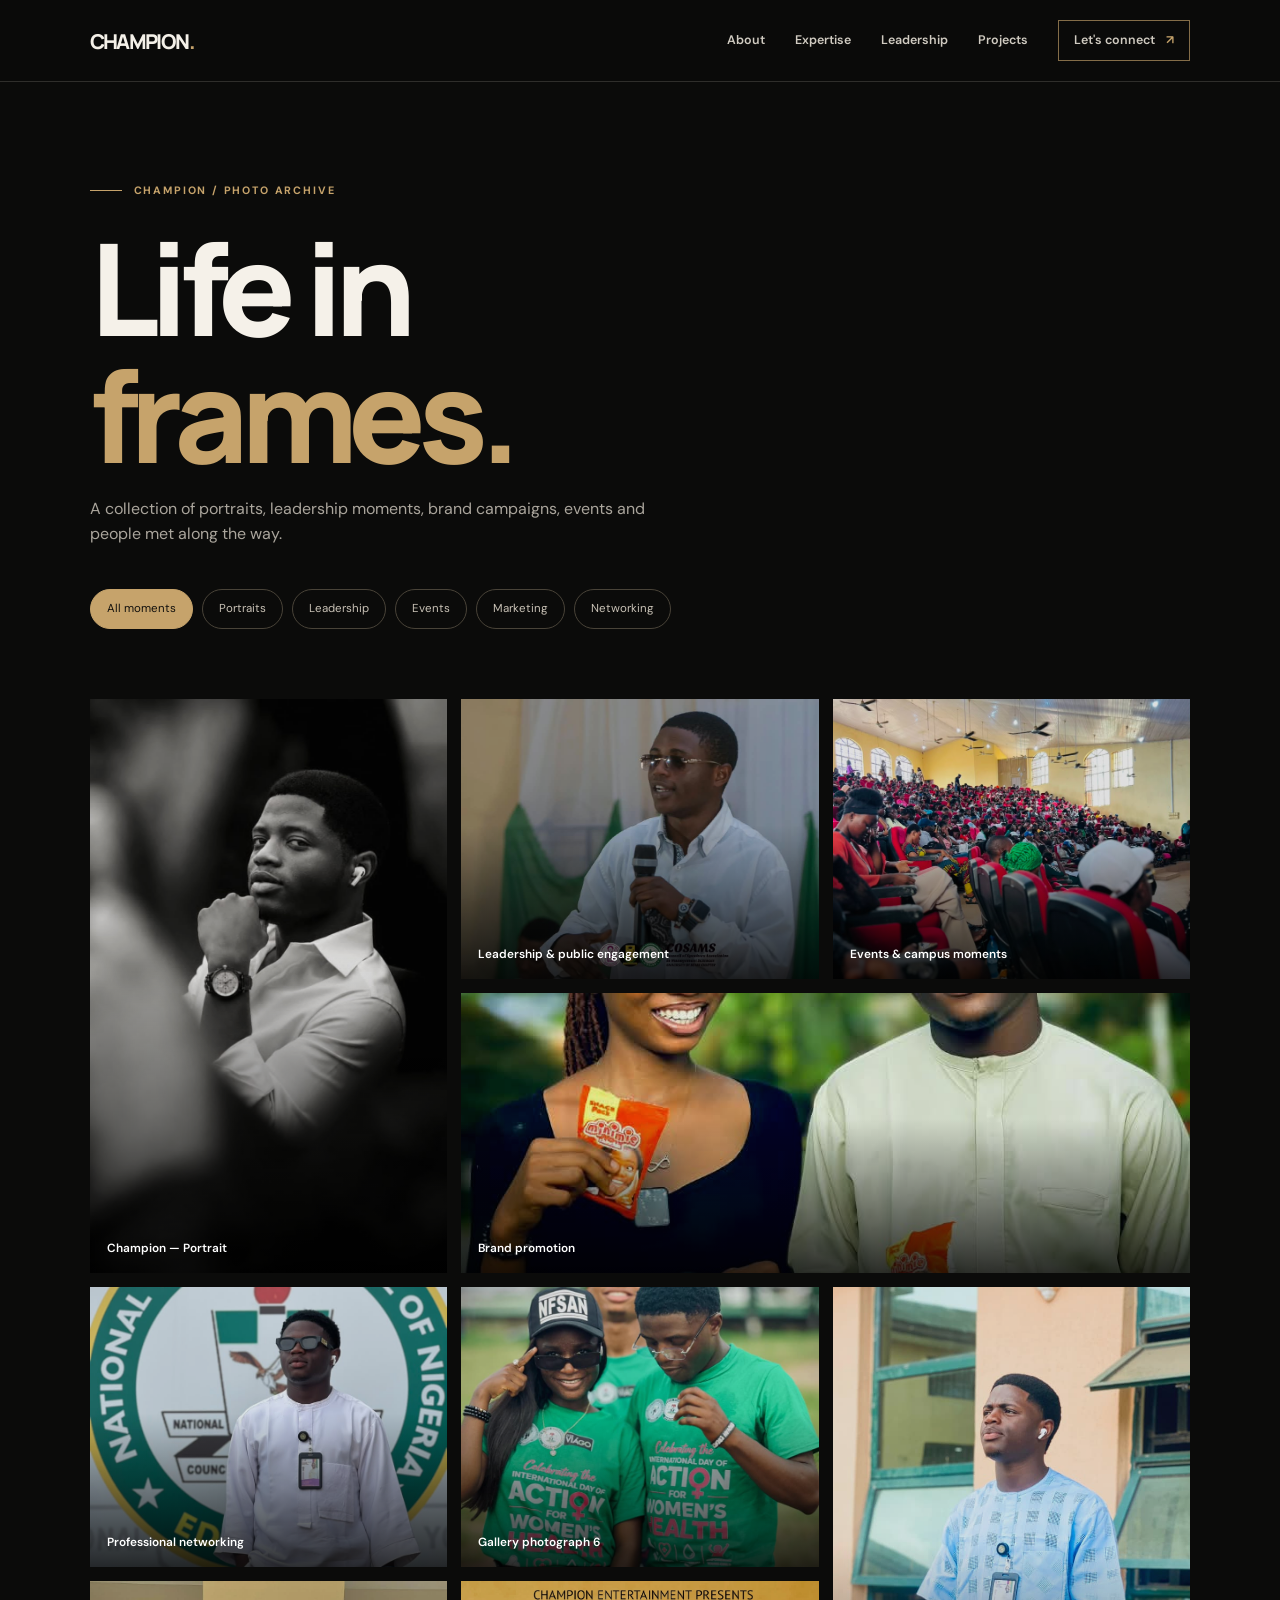
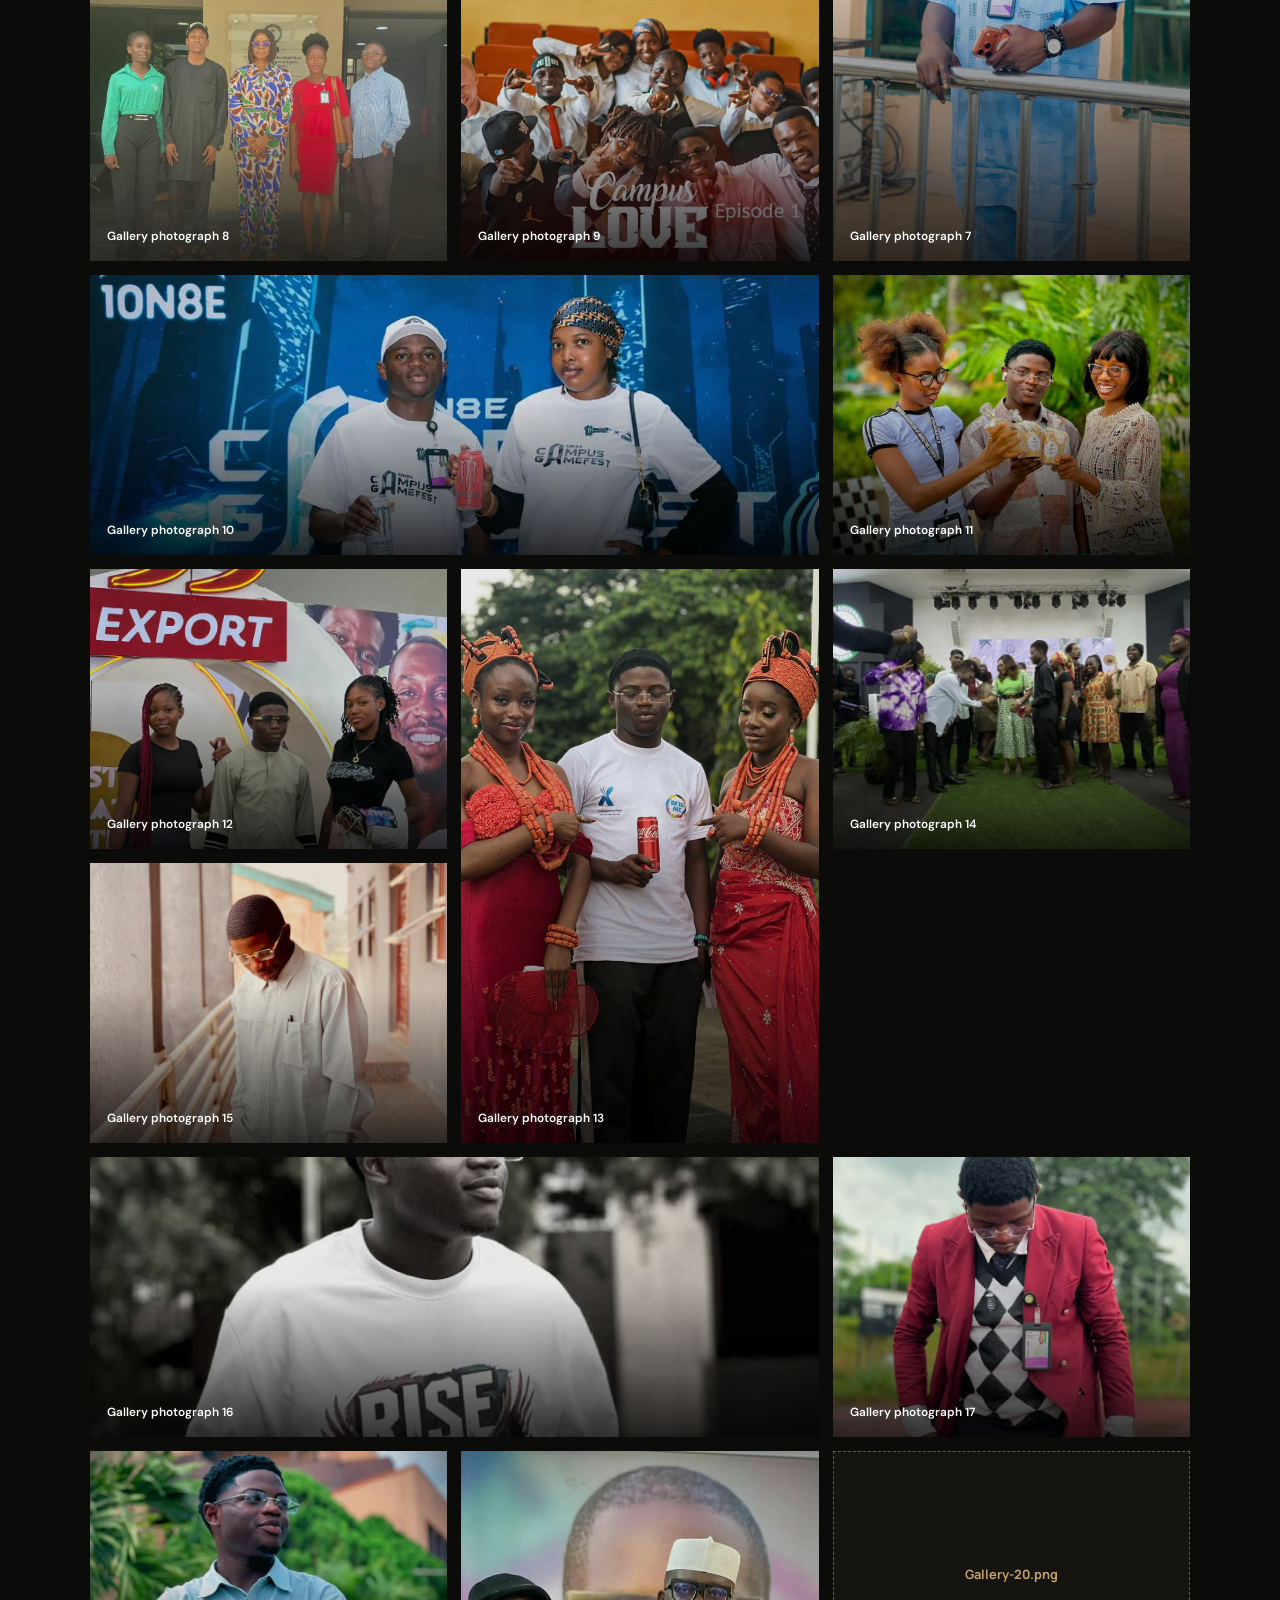
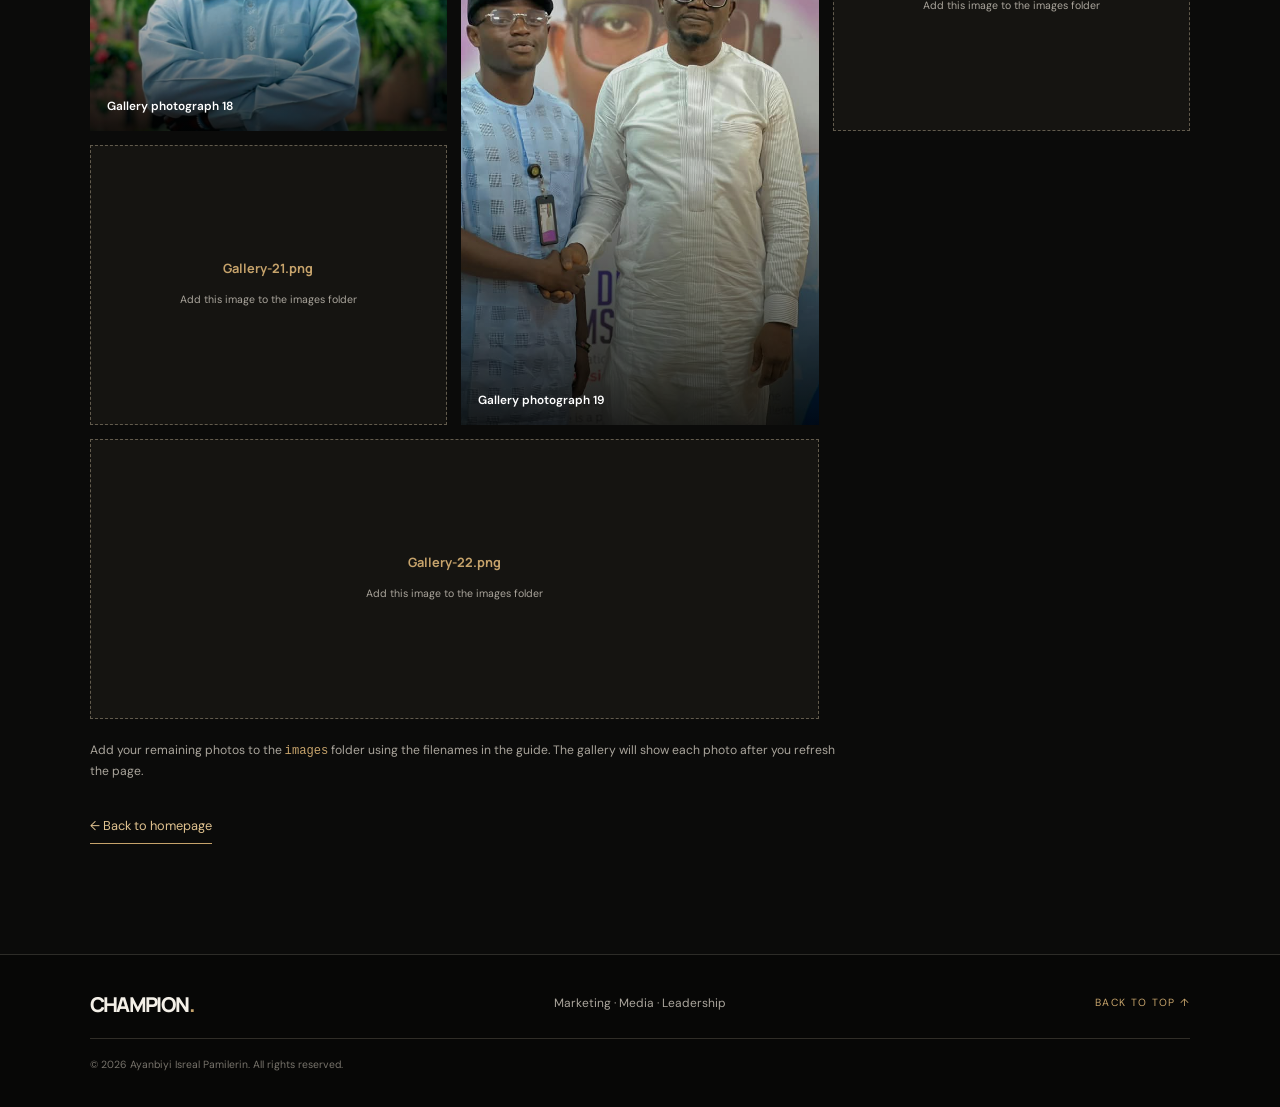
==== gallery.html @ da71a672 "update" ====
<!DOCTYPE html>

<html lang="en">

<head>

  <meta charset="UTF-8">

  <meta name="viewport" content="width=device-width, initial-scale=1.0">

  <meta name="description" content="Photo gallery of Champion — portraits, leadership, networking, events and marketing.">

  <meta name="theme-color" content="#0b0b0a">

  <title>Gallery — Champion</title>

  <link rel="preconnect" href="https://fonts.googleapis.com">

  <link rel="preconnect" href="https://fonts.gstatic.com" crossorigin>

  <link href="https://fonts.googleapis.com/css2?family=DM+Sans:wght@400;500;600;700&family=Manrope:wght@400;500;600;700;800&display=swap" rel="stylesheet">

  <link rel="stylesheet" href="style.css">

</head>

<body class="dark-site gallery-page">

<header class="site-header">

  <a class="brand" href="index.html">

    CHAMPION<span>.</span>

  </a>

  <button class="menu-toggle" id="menuToggle" aria-label="Open navigation" aria-expanded="false">

    <span></span><span></span>

  </button>

  <nav class="nav" id="nav">

    <a href="index.html#about">About</a>

    <a href="index.html#work">Expertise</a>

    <a href="index.html#leadership">Leadership</a>

    <a href="index.html#projects">Projects</a>

    <a class="nav-contact" href="index.html#contact">

      Let's connect <span>↗</span>

    </a>

  </nav>

</header>

<main>

  <section class="gallery-hero section-shell">

    <p class="eyebrow">

      <span class="eyebrow-line"></span>

      CHAMPION / PHOTO ARCHIVE

    </p>

    <h1>

      Life in<br>

      <span>frames.</span>

    </h1>

    <p>

      A collection of portraits, leadership moments,

      brand campaigns, events and people met along the way.

    </p>

    <div class="gallery-filters" role="group" aria-label="Filter gallery">

      <button class="filter-btn active" data-filter="all">

        All moments

      </button>

      <button class="filter-btn" data-filter="portrait">

        Portraits

      </button>

      <button class="filter-btn" data-filter="leadership">

        Leadership

      </button>

      <button class="filter-btn" data-filter="events">

        Events

      </button>

      <button class="filter-btn" data-filter="marketing">

        Marketing

      </button>

      <button class="filter-btn" data-filter="networking">

        Networking

      </button>

    </div>

  </section>

  <section class="section-shell gallery-main">

    <div class="gallery-grid gallery-page-grid"

         id="galleryGrid"

         aria-live="polite">

    </div>

    <p class="gallery-help">

      Add your remaining photos to the <code>images</code> folder

      using the filenames in the guide. The gallery will show

      each photo after you refresh the page.

    </p>

    <a href="index.html" class="back-home">

      ← Back to homepage

    </a>

  </section>

</main>

<footer class="footer">

  <a class="brand" href="index.html">

    CHAMPION<span>.</span>

  </a>

  <p>Marketing · Media · Leadership</p>

  <a href="#" class="back-top">

    BACK TO TOP ↑

  </a>

  <small>

    © <span id="year"></span> Ayanbiyi Isreal Pamilerin. All rights reserved.

  </small>

</footer>

<div class="lightbox" id="lightbox" aria-hidden="true">

  <button class="lightbox-close" id="lightboxClose" aria-label="Close image">

    ×

  </button>

  <button class="lightbox-prev" id="lightboxPrev" aria-label="Previous image">

    ←

  </button>

  <img id="lightboxImage" src="" alt="">

  <button class="lightbox-next" id="lightboxNext" aria-label="Next image">

    →

  </button>

  <p id="lightboxCaption"></p>

</div>

<script src="gallery.js"></script>

</body>

</html>
---- style.css ----
* {

  box-sizing: border-box;

  margin: 0;

  padding: 0;

}

:root {

  --bg: #0b0b0a;

  --panel: #121210;

  --paper: #f1eee7;

  --gold: #c6a36b;

  --gold2: #e0c28f;

  --muted: #a39e93;

  --line: rgba(239,232,218,.16);

  --ink: #10100f;

}

html {

  scroll-behavior: smooth;

  scroll-padding-top: 90px;

}

body {

  font-family: "DM Sans", sans-serif;

  background: var(--paper);

  color: var(--ink);

  line-height: 1.6;

}

body.dark-site {

  background: var(--bg);

  color: var(--paper);

}

a {

  color: inherit;

  text-decoration: none;

}

img {

  display: block;

  width: 100%;

  height: 100%;

  object-fit: cover;

}

button {

  font: inherit;

}

.page-progress {

  position: fixed;

  top: 0;

  left: 0;

  width: 0;

  height: 3px;

  background: var(--gold);

  z-index: 1000;

}

.site-header {

  height: 82px;

  padding: 0 7vw;

  display: flex;

  align-items: center;

  justify-content: space-between;

  border-bottom: 1px solid var(--line);

  position: sticky;

  top: 0;

  background: rgba(11,11,10,.92);

  backdrop-filter: blur(14px);

  z-index: 100;

}

.brand {

  font: 800 1.28rem Manrope,sans-serif;

  letter-spacing: -.08em;

  color: #f4f0e8;

}

.brand span {

  color: var(--gold);

}

.nav {

  display: flex;

  align-items: center;

  gap: 30px;

  font-size: .78rem;

  font-weight: 600;

  color: #d0cbc1;

}

.nav a {

  transition: color .2s;

}

.nav a:hover,

.text-link:hover {

  color: var(--gold2);

}

.nav-contact {

  border: 1px solid rgba(198,163,107,.65);

  padding: 10px 15px;

}

.nav-contact span {

  color: var(--gold);

  margin-left: 8px;

}

.menu-toggle {

  display: none;

  background: none;

  border: 0;

}

.section-shell {

  width: min(1180px,86%);

  margin: auto;

}

.eyebrow {

  font-size: .67rem;

  font-weight: 700;

  letter-spacing: .17em;

  color: var(--gold);

  display: flex;

  align-items: center;

  gap: 12px;

}

.eyebrow-line {

  width: 32px;

  height: 1px;

  background: var(--gold);

}

.hero {

  min-height: 690px;

  display: grid;

  grid-template-columns: 1.02fr .98fr;

  align-items: center;

  gap: 7%;

  padding-top: 70px;

  padding-bottom: 95px;

  position: relative;

}

.hero-kicker {

  font-size: 1.05rem;

  margin-top: 48px;

  color: #aaa59b;

}

h1,

h2,

h3 {

  font-family: Manrope,sans-serif;

  letter-spacing: -.065em;

  line-height: .99;

}

h1 {

  font-size: clamp(4.4rem,8.4vw,8rem);

  font-weight: 800;

  margin: 10px 0 12px;

  color: #f5f1e9;

}

.hero h1 span {

  color: var(--gold);

}

.known-as {

  font-size: .64rem;

  letter-spacing: .16em;

  color: #9c978d;

  margin: 0 0 23px;

}

.known-as strong {

  color: var(--gold2);

  font-weight: 700;

}

.hero-description {

  font-size: 1.08rem;

  color: #c1bcb2;

  max-width: 430px;

}

.hero-actions {

  display: flex;

  align-items: center;

  gap: 25px;

  margin-top: 32px;

}

.button {

  display: inline-flex;

  align-items: center;

  gap: 28px;

  padding: 15px 19px;

  font-size: .8rem;

  font-weight: 700;

}

.button-gold {

  background: var(--gold);

  color: #15130f;

}

.button-gold:hover {

  background: var(--gold2);

}

.button-gold span {

  font-size: 1rem;

}

.text-link {

  font-size: .78rem;

  font-weight: 700;

  border-bottom: 1px solid var(--gold);

  padding-bottom: 5px;

  color: #eee8dc;

  transition: color .2s;

}

.text-link span {

  margin-left: 9px;

  color: var(--gold);

}

.hero-meta {

  display: flex;

  gap: 25px;

  margin-top: 58px;

  color: #817c72;

  font-size: .58rem;

  letter-spacing: .13em;

}

.hero-visual {

  height: 535px;

  position: relative;

  padding: 0 24px 24px 0;

}

.hero-photo-wrap {

  height: 100%;

  position: relative;

  background: #222;

  overflow: hidden;

}

.hero-photo {

  filter: grayscale(100%);

  transition: transform .8s;

}

.hero-photo-wrap:hover .hero-photo {

  transform: scale(1.035);

}

.hero-photo-wrap:after {

  content: "";

  position: absolute;

  inset: 0;

  background: linear-gradient(0deg,rgba(0,0,0,.36),transparent 45%);

}

.photo-index {

  position: absolute;

  bottom: 22px;

  left: 24px;

  color: white;

  z-index: 1;

  font-size: .7rem;

  letter-spacing: .14em;

}

.photo-index span {

  color: var(--gold);

  padding: 0 8px;

}

.hero-frame {

  position: absolute;

  right: 0;

  bottom: 0;

  width: 65%;

  height: 72%;

  border: 1px solid var(--gold);

  z-index: -1;

}

.hero-stamp {

  position: absolute;

  right: -30px;

  top: 35px;

  background: var(--gold);

  width: 100px;

  height: 100px;

  border-radius: 50%;

  display: grid;

  place-content: center;

  text-align: center;

  color: #16130e;

  font-size: .58rem;

  font-weight: 800;

  line-height: 1.25;

  transform: rotate(10deg);

}

.hero-stamp b {

  font-size: 1.3rem;

}

.hero-scroll {

  position: absolute;

  bottom: 26px;

  left: 0;

  font-size: .6rem;

  letter-spacing: .16em;

  color: #817c72;

}

.hero-scroll span {

  color: var(--gold);

  padding-left: 12px;

}

.intro-band {

  background: #171612;

  padding: 70px 0;

  border-top: 1px solid var(--line);

  border-bottom: 1px solid var(--line);

}

.intro-inner {

  display: grid;

  grid-template-columns: 220px 1fr;

  gap: 7%;

  align-items: start;

}

.intro-inner>p {

  font: 600 clamp(1.6rem,3.1vw,2.8rem)/1.28 Manrope;

  letter-spacing: -.05em;

  max-width: 850px;

  color: #f1eee7;

}

.intro-inner em {

  font-style: normal;

  color: var(--gold);

}

.section {

  padding-top: 125px;

  padding-bottom: 125px;

}

.section-heading {

  display: flex;

  justify-content: space-between;

  align-items: end;

  gap: 30px;

  margin-bottom: 58px;

}

.section-heading h2,

.skill-title h2 {

  font-size: clamp(3rem,5.8vw,5.6rem);

  margin-top: 18px;

  color: #f2eee6;

}

.heading-note {

  max-width: 260px;

  color: #9d988e;

  font-size: .9rem;

  padding-bottom: 7px;

}

.about-grid {

  display: grid;

  grid-template-columns: .82fr 1.18fr;

  gap: 9%;

  align-items: center;

}

.about-photo {

  height: 470px;

  overflow: hidden;

  background: #222;

}

.about-photo img {

  object-position: center 35%;

}

.about-copy {

  max-width: 560px;

}

.large-copy {

  font: 600 clamp(1.55rem,2.8vw,2.4rem)/1.25 Manrope;

  letter-spacing: -.05em;

  margin-bottom: 22px;

  color: #f2eee6;

}

.large-copy strong {

  color: var(--gold2);

}

.about-copy>p:not(.large-copy) {

  color: #aaa59b;

  margin-bottom: 16px;

  font-size: .94rem;

}

.about-facts {

  display: flex;

  gap: 35px;

  border-top: 1px solid var(--line);

  margin-top: 34px;

  padding-top: 22px;

}

.about-facts div {

  display: grid;

  gap: 3px;

}

.about-facts strong {

  font: 800 .95rem Manrope;

  color: #f1eee7;

}

.about-facts span {

  font-size: .7rem;

  color: #8e897f;

}

.dark-section {

  background: #121210;

  border-top: 1px solid var(--line);

  border-bottom: 1px solid var(--line);

}

.dark-section .section {

  padding-top: 115px;

  padding-bottom: 120px;

}

.light .heading-note {

  color: #aaa59c;

}

.light h2 span {

  color: var(--gold);

}

.services-grid {

  display: grid;

  grid-template-columns: repeat(4,1fr);

  border-top: 1px solid #39362f;

  border-bottom: 1px solid #39362f;

}

.service-card {

  min-height: 280px;

  padding: 25px 22px 30px 0;

  border-right: 1px solid #39362f;

  position: relative;

}

.service-card+.service-card {

  padding-left: 22px;

}

.service-card:last-child {

  border-right: 0;

}

.service-number {

  font-size: .65rem;

  color: var(--gold);

  letter-spacing: .1em;

}

.service-icon {

  font-size: 1.8rem;

  color: var(--gold);

  margin: 38px 0 25px;

}

.service-card h3 {

  font-size: 1.3rem;

  letter-spacing: -.04em;

  margin-bottom: 13px;

  color: #f1eee7;

}

.service-card p {

  font-size: .8rem;

  color: #aaa59c;

  max-width: 220px;

}

.leadership-grid {

  display: grid;

  grid-template-columns: 1fr 1fr;

  gap: 8%;

  align-items: center;

}

.leadership-image {

  height: 530px;

  position: relative;

  background: #222;

}

.image-caption {

  position: absolute;

  bottom: 15px;

  left: 15px;

  background: rgba(11,11,10,.86);

  color: white;

  padding: 9px 13px;

  font-size: .68rem;

}

.leadership-text {

  position: relative;

  padding: 30px 0;

}

.outline-number {

  position: absolute;

  right: 0;

  top: -55px;

  font: 800 8rem Manrope;

  color: rgba(198,163,107,.12);

  letter-spacing: -.1em;

}

.leadership-text h3 {

  font-size: clamp(2rem,3.6vw,3.5rem);

  margin: 20px 0;

  color: #f1eee7;

}

.leadership-text>p:not(.eyebrow) {

  color: #aaa59c;

  max-width: 430px;

  margin-bottom: 30px;

}

.role-line {

  border-top: 1px solid var(--line);

  padding: 15px 0;

  display: flex;

  justify-content: space-between;

  gap: 15px;

  font-size: .78rem;

}

.role-line span {

  color: var(--gold);

  font-size: .64rem;

  letter-spacing: .1em;

}

.role-line strong {

  text-align: right;

  color: #e9e4da;

}

.leadership-text .text-link {

  display: inline-block;

  margin-top: 25px;

}

.network-strip {

  margin-top: 90px;

  background: #191713;

  display: grid;

  grid-template-columns: 260px 1fr 75px;

  align-items: center;

  gap: 35px;

  padding: 22px;

  border: 1px solid #393329;

}

.network-strip>img {

  height: 180px;

}

.network-strip h3 {

  font-size: clamp(1.5rem,2.5vw,2.3rem);

  max-width: 520px;

  margin: 12px 0;

  color: #f1eee7;

}

.network-strip p:last-child {

  font-size: .82rem;

  color: #aaa59c;

}

.round-arrow {

  width: 52px;

  height: 52px;

  border: 1px solid var(--gold);

  border-radius: 50%;

  display: grid;

  place-items: center;

  font-size: 1.3rem;

  color: var(--gold);

}

.projects-section {

  background: #151411;

  border-top: 1px solid var(--line);

  border-bottom: 1px solid var(--line);

}

.project-list {

  border-top: 1px solid #39362f;

}

.project-row {

  display: grid;

  grid-template-columns: 130px 1fr 90px;

  align-items: center;

  gap: 20px;

  padding: 27px 0;

  border-bottom: 1px solid #39362f;

}

.project-type {

  font-size: .63rem;

  letter-spacing: .14em;

  color: var(--gold);

  font-weight: 700;

}

.project-row h3 {

  font-size: clamp(1.25rem,2.2vw,1.8rem);

  letter-spacing: -.045em;

  color: #f1eee7;

}

.project-row p {

  font-size: .8rem;

  color: #aaa59c;

  margin-top: 8px;

}

.project-year {

  text-align: right;

  font: 700 .8rem Manrope;

  color: var(--gold);

}

.fine-print {

  font-size: .68rem;

  color: #817c72;

  margin-top: 15px;

}

.skill-band {

  padding-top: 105px;

  padding-bottom: 115px;

  display: grid;

  grid-template-columns: .8fr 1.2fr;

  gap: 8%;

  align-items: center;

}

.skill-title h2 {

  font-size: clamp(3rem,5vw,4.8rem);

}

.skill-cloud {

  display: flex;

  flex-wrap: wrap;

  gap: 10px;

}

.skill-cloud span {

  border: 1px solid #474136;

  border-radius: 99px;

  padding: 11px 16px;

  font-size: .77rem;

  color: #d2cabe;

}

.gallery-teaser {

  padding: 95px 0 110px;

  background: #171612;

  border-top: 1px solid var(--line);

}

.teaser-inner {

  display: flex;

  justify-content: space-between;

  align-items: end;

  gap: 30px;

}

.teaser-inner h2 {

  font-size: clamp(3.2rem,6vw,5.5rem);

  margin-top: 18px;

  color: #f1eee7;

}

.teaser-inner h2 span {

  color: var(--gold);

}

.teaser-right {

  max-width: 330px;

}

.teaser-right p {

  color: #aaa59c;

  font-size: .9rem;

  margin-bottom: 22px;

}

.teaser-images {

  display: grid;

  grid-template-columns: 1.1fr .9fr .9fr;

  gap: 14px;

  margin-top: 45px;

}

.teaser-images a {

  height: 250px;

  overflow: hidden;

}

.teaser-images img {

  transition: transform .6s;

  filter: saturate(.8);

}

.teaser-images a:hover img {

  transform: scale(1.04);

}

.contact-section {

  padding-top: 120px;

  padding-bottom: 110px;

}

.contact-top h2 {

  font-size: clamp(3.2rem,7vw,6.6rem);

  margin-top: 22px;

  color: #f1eee7;

}

.contact-top h2 span {

  color: var(--gold);

}

.contact-bottom {

  display: grid;

  grid-template-columns: 1fr 1fr;

  gap: 10%;

  border-top: 1px solid var(--line);

  margin-top: 60px;

  padding-top: 28px;

}

.contact-bottom>p {

  max-width: 350px;

  color: #aaa59c;

}

.contact-links {

  display: grid;

  gap: 14px;

}

.contact-links>a {

  font: 600 clamp(.95rem,1.8vw,1.3rem) Manrope;

  border-bottom: 1px solid var(--line);

  padding-bottom: 12px;

  color: #f1eee7;

}

.contact-links>a span {

  float: right;

  color: var(--gold);

}

.social-note {

  font-size: .78rem;

  color: #aaa59c;

}

.social-note strong {

  color: var(--gold2);

}

.footer {

  background: #070706;

  color: #f4f2ed;

  padding: 35px 7vw;

  display: grid;

  grid-template-columns: 1fr 1fr 1fr;

  align-items: center;

  gap: 20px;

  border-top: 1px solid var(--line);

}

.footer>p {

  font-size: .75rem;

  color: #aaa59c;

  text-align: center;

}

.back-top {

  text-align: right;

  font-size: .65rem;

  letter-spacing: .13em;

  color: var(--gold);

}

.footer small {

  grid-column: 1/-1;

  color: #77736b;

  font-size: .65rem;

  border-top: 1px solid #302d27;

  padding-top: 18px;

}

/* Scroll reveal */

.reveal {

  opacity: 0;

  transform: translateY(24px);

  transition: opacity .7s ease,transform .7s ease;

}

.reveal.visible {

  opacity: 1;

  transform: translateY(0);

}

/* Gallery page */

.gallery-hero {

  padding-top: 100px;

  padding-bottom: 35px;

}

.gallery-hero h1 {

  font-size: clamp(4.5rem,10vw,8.5rem);

  margin: 25px 0 18px;

}

.gallery-hero h1 span {

  color: var(--gold);

}

.gallery-hero>p:not(.eyebrow) {

  max-width: 560px;

  color: #aaa59c;

  font-size: 1rem;

}

.gallery-filters {

  display: flex;

  flex-wrap: wrap;

  gap: 9px;

  margin-top: 42px;

}

.filter-btn {

  background: transparent;

  border: 1px solid #494338;

  color: #c8c1b5;

  padding: 10px 16px;

  border-radius: 99px;

  font-size: .72rem;

  cursor: pointer;

  transition: .2s;

}

.filter-btn:hover,

.filter-btn.active {

  background: var(--gold);

  border-color: var(--gold);

  color: #14120e;

}

.gallery-main {

  padding-top: 35px;

  padding-bottom: 110px;

}

.gallery-page-grid {

  display: grid;

  grid-template-columns: repeat(3,1fr);

  grid-auto-rows: 280px;

  gap: 14px;

}

.gallery-card {

  position: relative;

  overflow: hidden;

  background: #1b1a17;

  cursor: pointer;

  border: 0;

  padding: 0;

  text-align: left;

  min-height: 180px;

}

.gallery-card img {

  transition: transform .6s,opacity .4s;

  opacity: .9;

}

.gallery-card:hover img {

  transform: scale(1.055);

  opacity: 1;

}

.gallery-card:after {

  content: "";

  position: absolute;

  inset: 45% 0 0;

  background: linear-gradient(transparent,rgba(0,0,0,.78));

  pointer-events: none;

}

.gallery-label {

  position: absolute;

  z-index: 1;

  bottom: 15px;

  left: 17px;

  font-size: .74rem;

  font-weight: 600;

  color: #fff;

}

.gallery-card:nth-child(6n+1) {

  grid-row: span 2;

}

.gallery-card:nth-child(6n+4) {

  grid-column: span 2;

}

.gallery-card.placeholder {

  border: 1px dashed #625b4d;

  display: grid;

  place-items: center;

  cursor: default;

  background: #151411;

}

.gallery-card.placeholder:after {

  display: none;

}

.placeholder-inner {

  text-align: center;

  color: #aaa59c;

  padding: 15px;

}

.placeholder-inner b {

  display: block;

  color: var(--gold);

  font: 700 .8rem Manrope;

  margin-bottom: 8px;

}

.placeholder-inner span {

  font-size: .66rem;

}

.gallery-help {

  color: #a9a49b;

  font-size: .76rem;

  margin-top: 22px;

  max-width: 750px;

}

.gallery-help code {

  color: var(--gold);

}

.back-home {

  display: inline-block;

  margin-top: 35px;

  color: var(--gold2);

  font-size: .8rem;

  border-bottom: 1px solid var(--gold);

  padding-bottom: 6px;

}

/* Image lightbox */

.lightbox {

  position: fixed;

  inset: 0;

  background: rgba(0,0,0,.96);

  z-index: 500;

  display: none;

  align-items: center;

  justify-content: center;

  padding: 60px 8vw;

}

.lightbox.open {

  display: flex;

}

.lightbox img {

  max-width: min(900px,80vw);

  max-height: 78vh;

  width: auto;

  height: auto;

  object-fit: contain;

}

.lightbox button {

  position: absolute;

  border: 0;

  background: none;

  color: #fff;

  font-size: 2rem;

  cursor: pointer;

}

.lightbox-close {

  top: 20px;

  right: 30px;

}

.lightbox-prev {

  left: 25px;

}

.lightbox-next {

  right: 25px;

}

.lightbox p {

  position: absolute;

  bottom: 20px;

  color: #ddd;

  font-size: .8rem;

}

/* Tablet responsive design */

@media(max-width:850px) {

  .site-header {

    height: 70px;

    padding: 0 6%;

  }

  .menu-toggle {

    display: grid;

    gap: 6px;

    z-index: 3;

  }

  .menu-toggle span {

    width: 25px;

    height: 2px;

    background: #eee;

  }

  .nav {

    display: none;

    position: absolute;

    top: 69px;

    left: 0;

    right: 0;

    background: #11110f;

    padding: 25px 6%;

    align-items: stretch;

    gap: 18px;

    flex-direction: column;

    border-bottom: 1px solid var(--line);

  }

  .nav.open {

    display: flex;

  }

  .nav-contact {

    width: max-content;

  }

  .section-shell {

    width: 88%;

  }

  .hero {

    grid-template-columns: 1fr .85fr;

    gap: 4%;

    min-height: 590px;

  }

  .hero-visual {

    height: 440px;

  }

  .hero h1 {

    font-size: clamp(3.8rem,8vw,6rem);

  }

  .hero-stamp {

    right: -12px;

    width: 80px;

    height: 80px;

  }

  .services-grid {

    grid-template-columns: repeat(2,1fr);

  }

  .service-card:nth-child(2) {

    border-right: 0;

  }

  .service-card:nth-child(n+3) {

    border-top: 1px solid #39362f;

  }

  .service-card:nth-child(3) {

    padding-left: 0;

  }

  .gallery-page-grid {

    grid-template-columns: repeat(2,1fr);

    grid-auto-rows: 230px;

  }

}

/* Mobile responsive design */

@media(max-width:600px) {

  .hero {

    display: flex;

    flex-direction: column;

    align-items: stretch;

    padding-top: 55px;

    padding-bottom: 90px;

    gap: 45px;

  }

  .hero-kicker {

    margin-top: 30px;

  }

  .hero h1 {

    font-size: clamp(4rem,17vw,6.3rem);

  }

  .hero-meta {

    margin-top: 35px;

    flex-wrap: wrap;

    gap: 12px 20px;

  }

  .hero-visual {

    height: 430px;

    width: 90%;

    margin-left: auto;

  }

  .hero-scroll {

    bottom: 27px;

  }

  .intro-band {

    padding: 50px 0;

  }

  .intro-inner {

    grid-template-columns: 1fr;

    gap: 20px;

  }

  .intro-inner>p {

    font-size: 1.7rem;

  }

  .section {

    padding-top: 85px;

    padding-bottom: 85px;

  }

  .section-heading {

    display: block;

    margin-bottom: 38px;

  }

  .section-heading h2,

  .skill-title h2 {

    font-size: 3.4rem;

  }

  .heading-note {

    margin-top: 20px;

  }

  .about-grid,

  .leadership-grid,

  .skill-band,

  .contact-bottom {

    grid-template-columns: 1fr;

    gap: 35px;

  }

  .about-photo {

    height: 390px;

  }

  .about-facts {

    gap: 20px;

    justify-content: space-between;

  }

  .dark-section .section {

    padding-top: 85px;

    padding-bottom: 90px;

  }

  .services-grid {

    grid-template-columns: 1fr 1fr;

  }

  .service-card {

    min-height: 245px;

    padding-right: 12px;

  }

  .service-card+.service-card {

    padding-left: 14px;

  }

  .service-card:nth-child(3) {

    padding-left: 0;

  }

  .service-card h3 {

    font-size: 1.15rem;

  }

  .service-card p {

    font-size: .75rem;

  }

  .leadership-image {

    height: 420px;

  }

  .outline-number {

    font-size: 6rem;

    top: -20px;

  }

  .network-strip {

    grid-template-columns: 100px 1fr;

    gap: 16px;

    padding: 14px;

    margin-top: 60px;

  }

  .network-strip>img {

    height: 130px;

  }

  .network-strip h3 {

    font-size: 1.2rem;

  }

  .network-strip p:last-child {

    font-size: .7rem;

  }

  .round-arrow {

    grid-column: 2;

    width: 40px;

    height: 40px;

  }

  .project-row {

    grid-template-columns: 75px 1fr;

    gap: 12px;

    padding: 22px 0;

  }

  .project-year {

    grid-column: 2;

    text-align: left;

    font-size: .68rem;

  }

  .project-row h3 {

    font-size: 1.25rem;

  }

  .project-row p {

    font-size: .72rem;

  }

  .skill-band {

    padding-top: 80px;

    padding-bottom: 85px;

  }

  .skill-cloud span {

    font-size: .7rem;

    padding: 9px 12px;

  }

  .gallery-teaser {

    padding: 75px 0 80px;

  }

  .teaser-inner {

    display: block;

  }

  .teaser-inner h2 {

    font-size: 3.7rem;

  }

  .teaser-right {

    margin-top: 25px;

  }

  .teaser-images {

    grid-template-columns: 1fr 1fr;

    gap: 8px;

    margin-top: 30px;

  }

  .teaser-images a {

    height: 170px;

  }

  .teaser-images a:first-child {

    grid-column: span 2;

    height: 210px;

  }

  .contact-section {

    padding-top: 85px;

    padding-bottom: 80px;

  }

  .contact-top h2 {

    font-size: 3.5rem;

  }

  .contact-bottom {

    margin-top: 38px;

    padding-top: 24px;

  }

  .contact-links>a {

    font-size: .95rem;

  }

  .footer {

    grid-template-columns: 1fr 1fr;

    padding: 30px 6%;

  }

  .footer>p {

    display: none;

  }

  .back-top {

    grid-column: 2;

  }

  .footer small {

    font-size: .6rem;

  }

  .gallery-hero {

    padding-top: 70px;

  }

  .gallery-hero h1 {

    font-size: 4.8rem;

  }

  .gallery-filters {

    gap: 7px;

    margin-top: 28px;

  }

  .filter-btn {

    padding: 9px 12px;

    font-size: .66rem;

  }

  .gallery-main {

    padding-top: 25px;

    padding-bottom: 75px;

  }

  .gallery-page-grid {

    grid-template-columns: repeat(2,1fr);

    grid-auto-rows: 175px;

    gap: 8px;

  }

  .gallery-card:nth-child(6n+4) {

    grid-column: span 1;

  }

  .gallery-card:nth-child(6n+1) {

    grid-row: span 2;

  }

  .gallery-label {

    font-size: .62rem;

    left: 9px;

    bottom: 9px;

  }

  .placeholder-inner b {

    font-size: .65rem;

  }

  .placeholder-inner span {

    font-size: .57rem;

  }

  .lightbox {

    padding: 55px 12px;

  }

  .lightbox img {

    max-width: 92vw;

    max-height: 75vh;

  }

  .lightbox-prev {

    left: 8px;

  }

  .lightbox-next {

    right: 8px;

  }

}
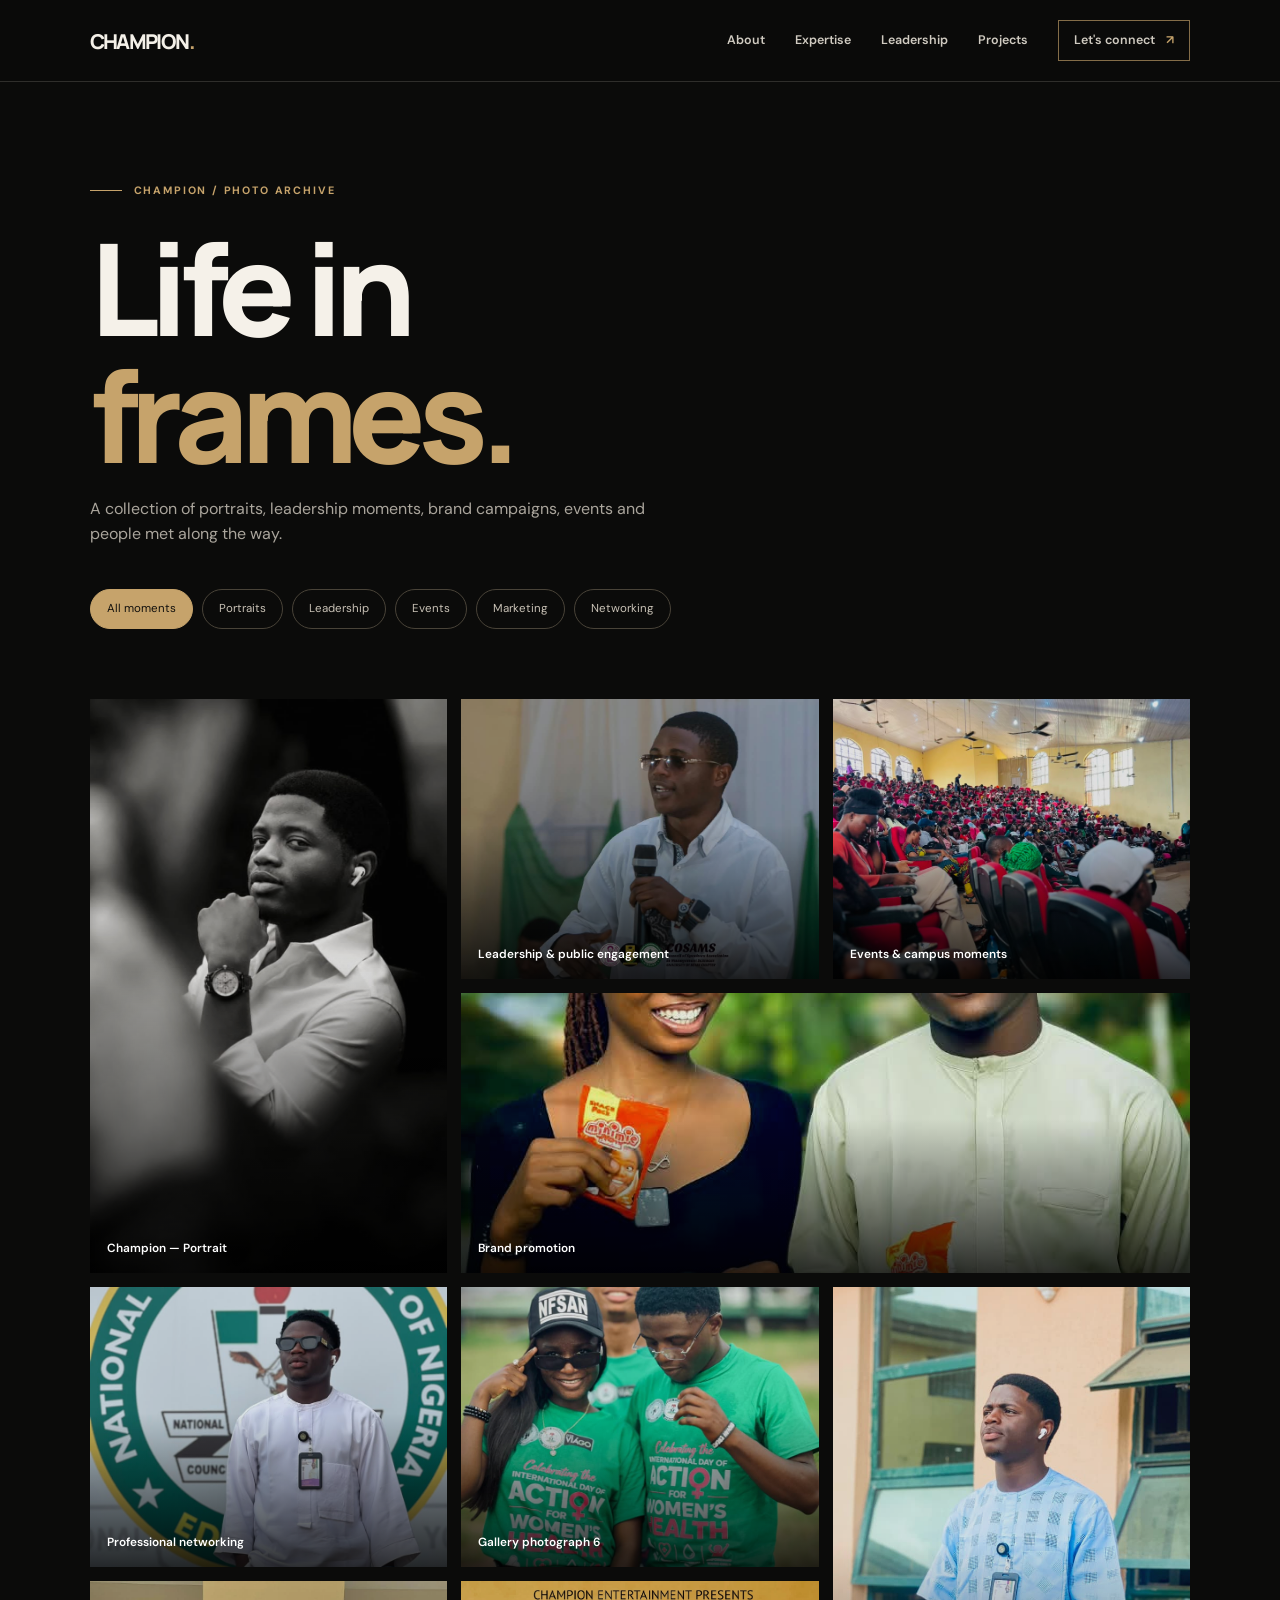
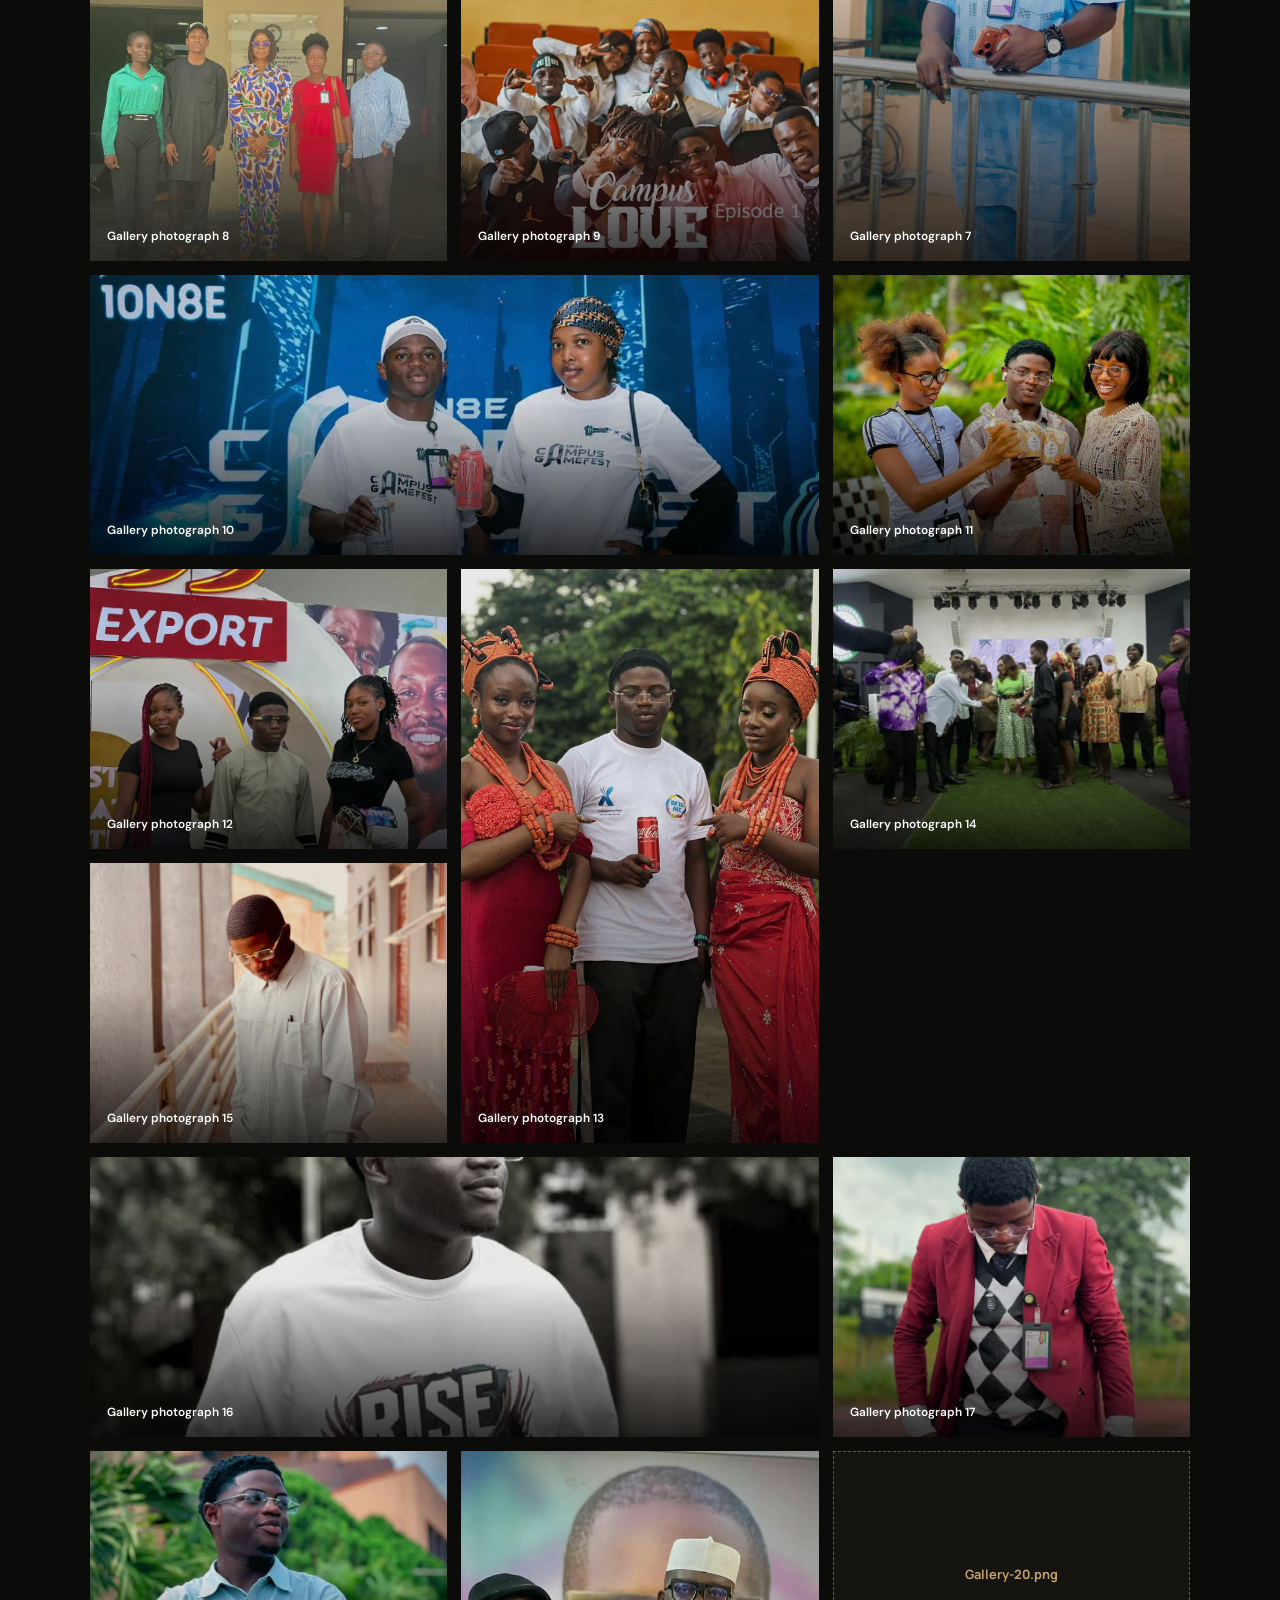
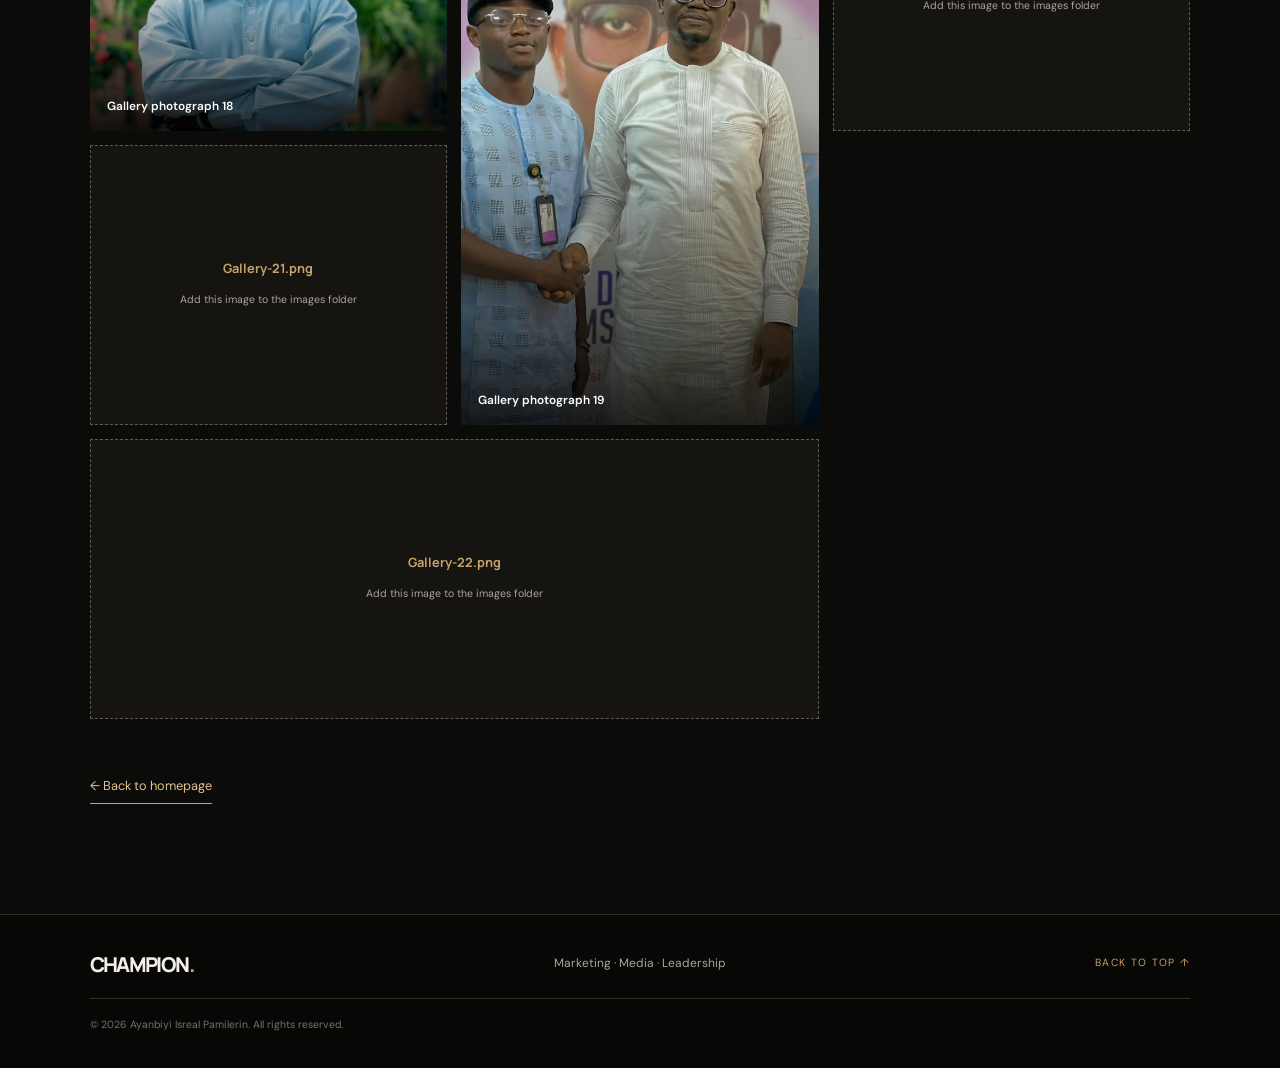
==== commit 9cff6325: "update gallery.html" ====
--- a/gallery.html
+++ b/gallery.html
@@ -142,12 +142,7 @@
 
     <p class="gallery-help">
 
-      Add your remaining photos to the <code>images</code> folder
-
-      using the filenames in the guide. The gallery will show
-
-      each photo after you refresh the page.
-
+      
     </p>
 
     <a href="index.html" class="back-home">
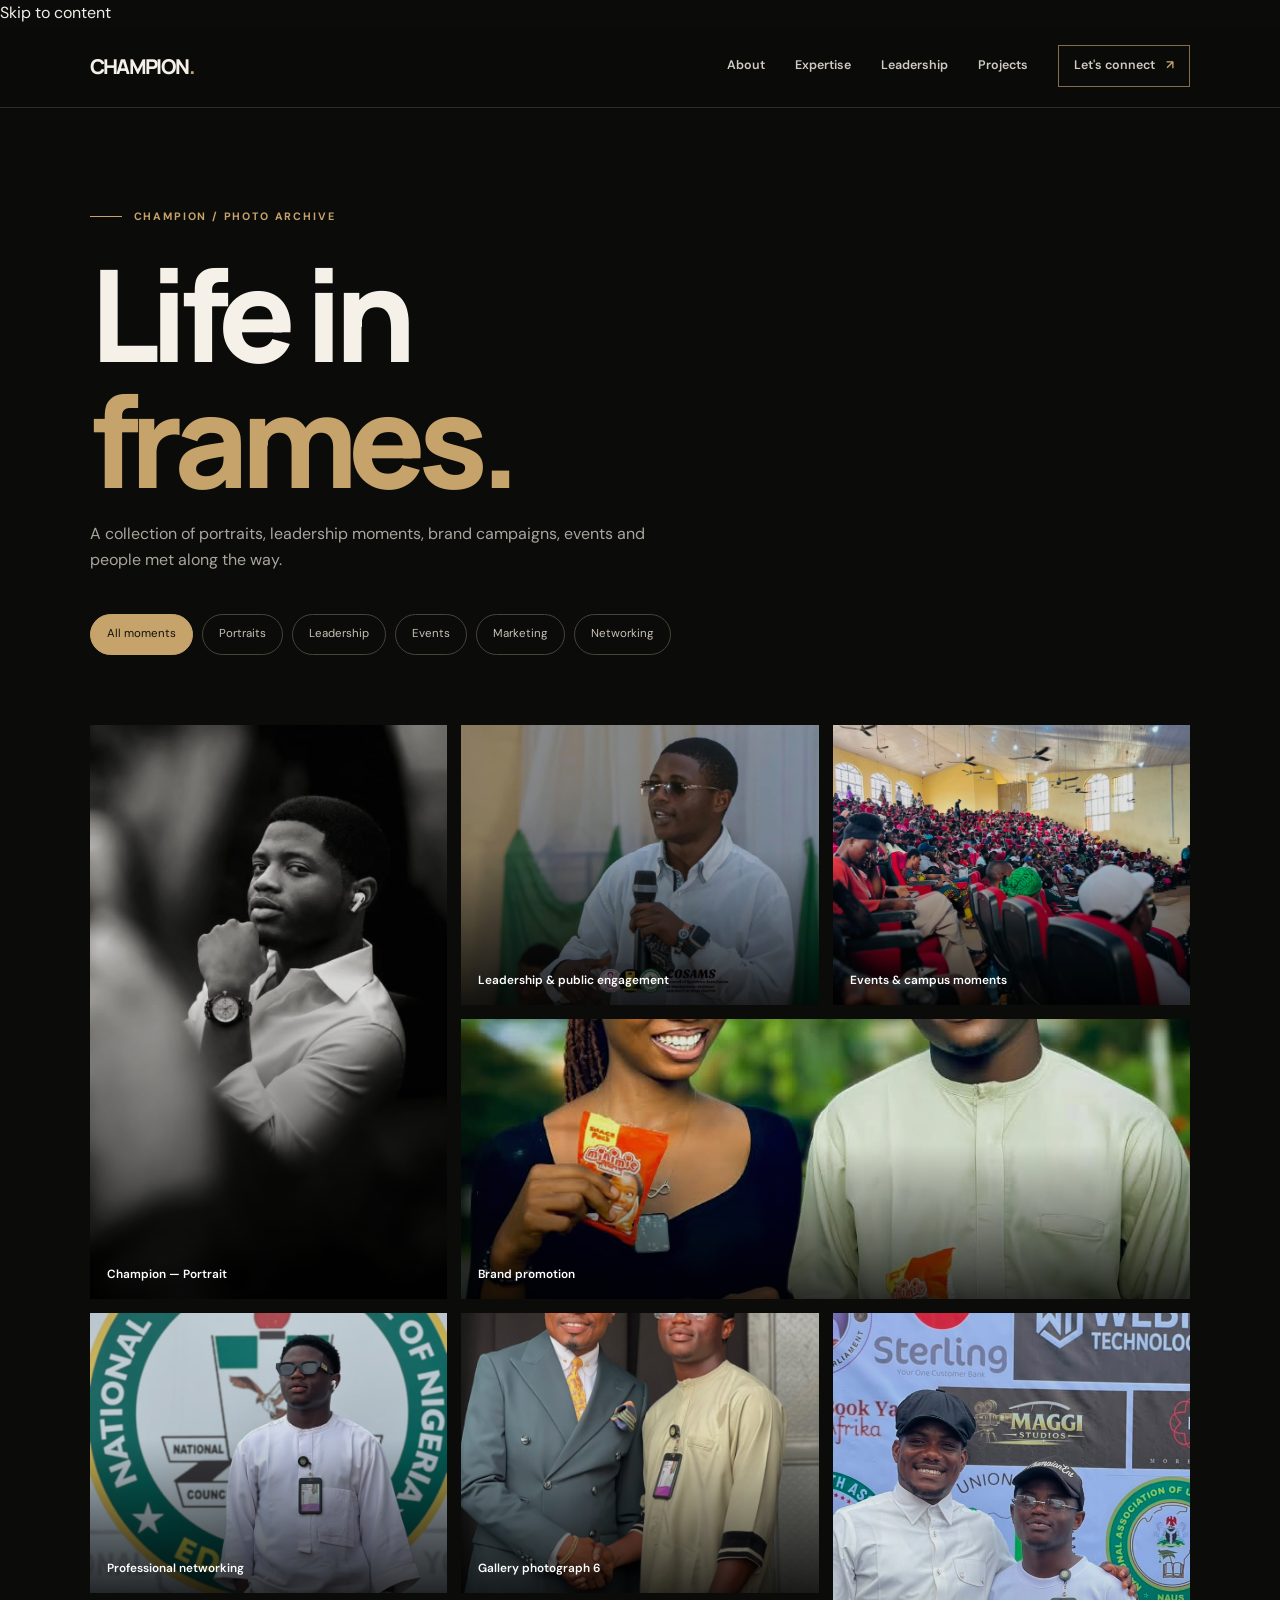
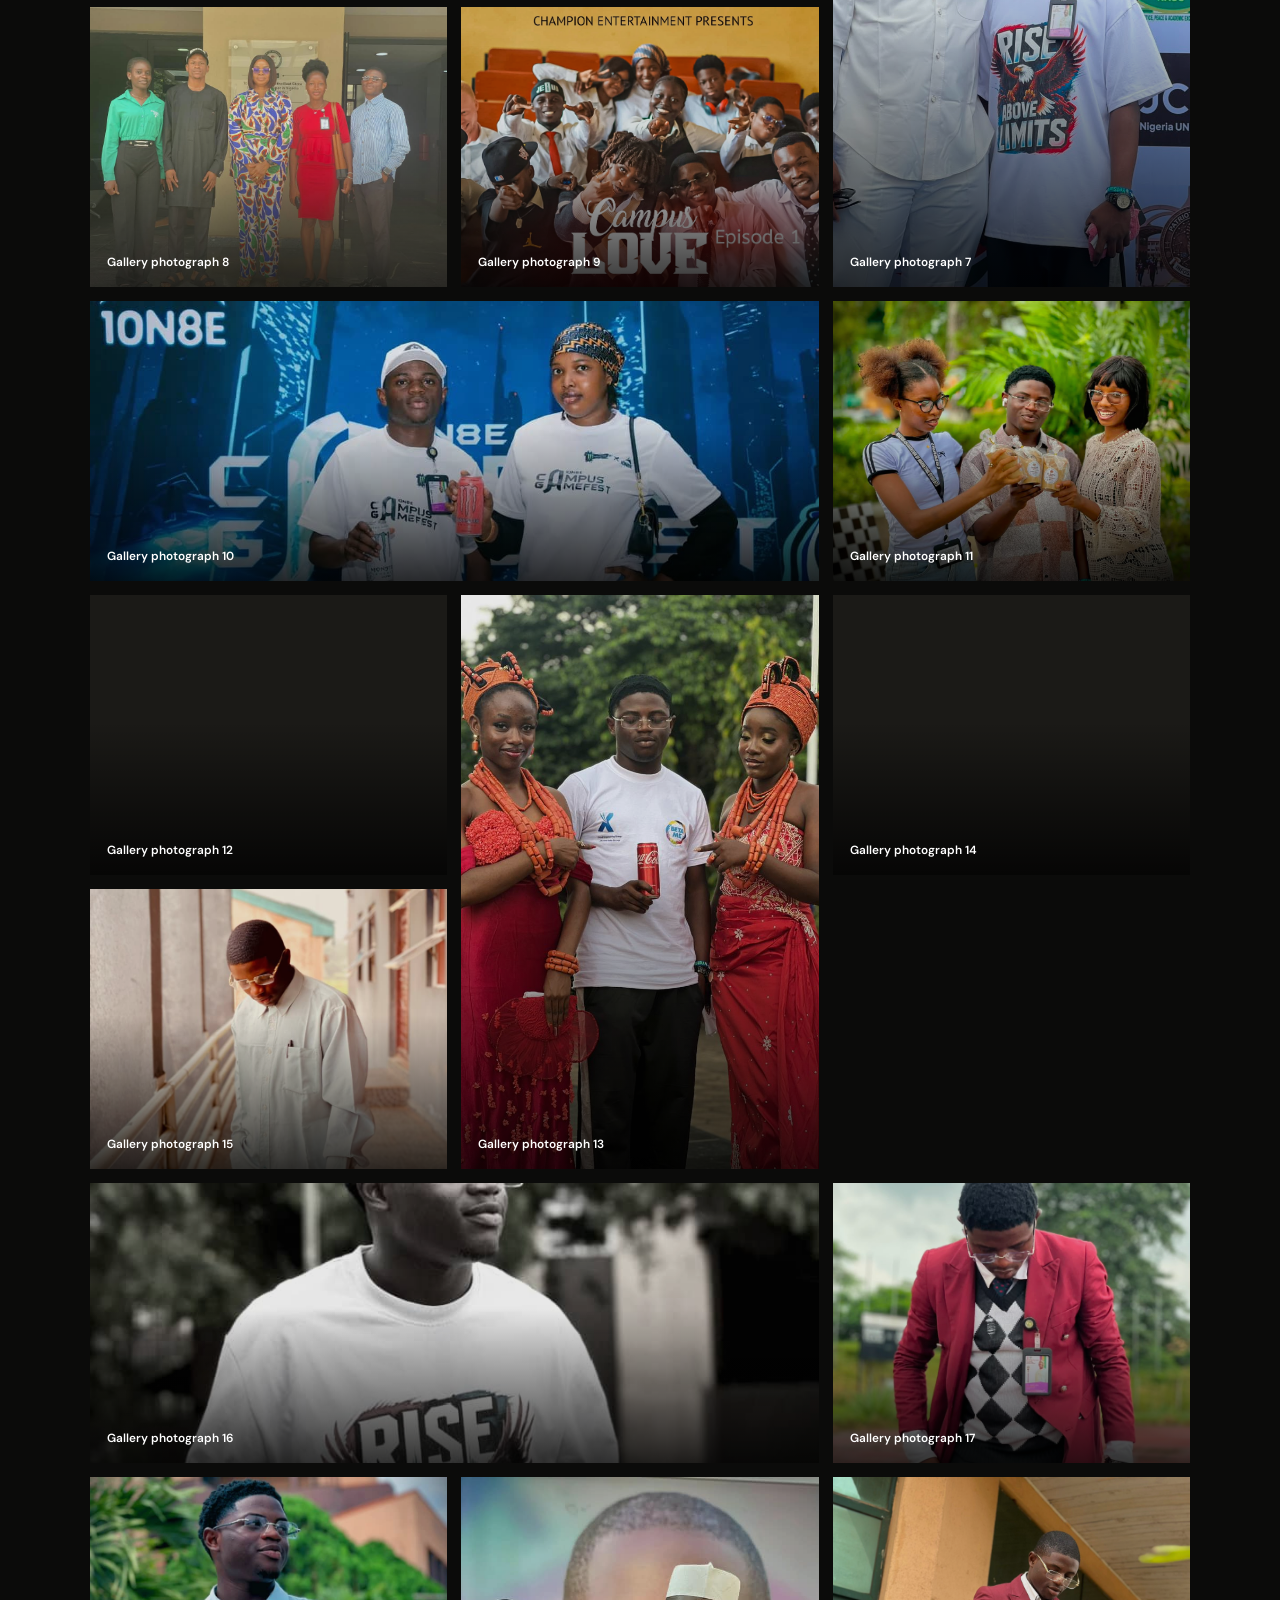
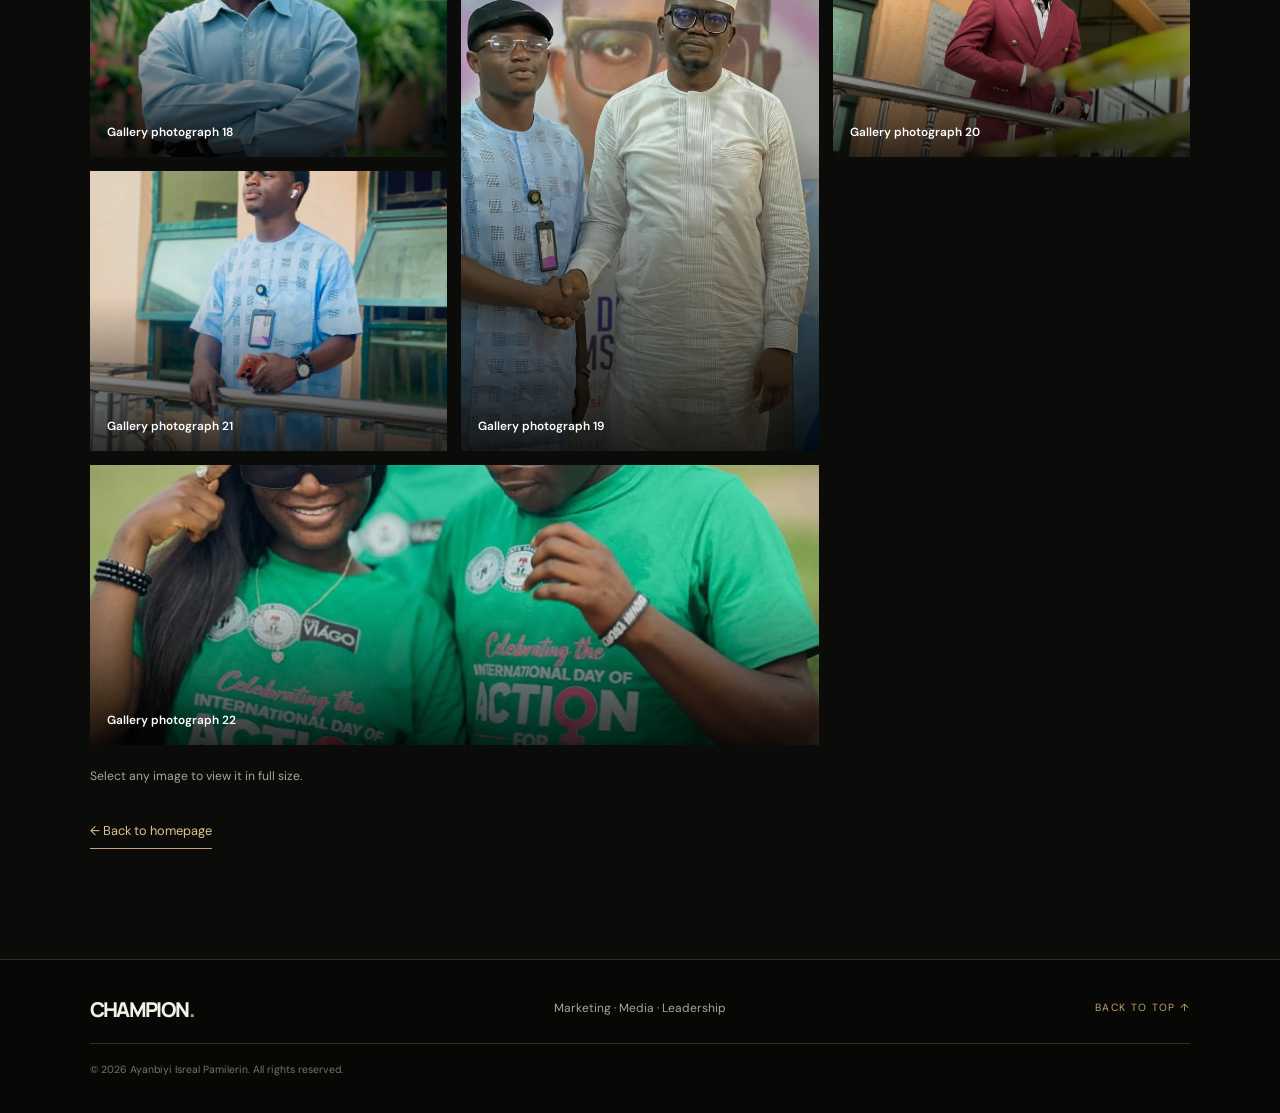
==== commit e08c6aa9: "update" ====
--- a/gallery.html
+++ b/gallery.html
@@ -8,17 +8,53 @@
 
   <meta name="viewport" content="width=device-width, initial-scale=1.0">
 
-  <meta name="description" content="Photo gallery of Champion — portraits, leadership, networking, events and marketing.">
+  <meta name="description" content="Explore Champion's photo gallery featuring portraits, leadership moments, networking, events and marketing projects.">
+
+  <meta name="author" content="Ayanbiyi Isreal Pamilerin">
+
+  <meta name="robots" content="index, follow">
 
   <meta name="theme-color" content="#0b0b0a">
 
-  <title>Gallery — Champion</title>
+  <link rel="canonical" href="https://championentprofile.vercel.app/gallery.html">
+
+  <!-- Open Graph SEO -->
+
+  <meta property="og:title" content="Gallery — Champion">
+
+  <meta property="og:description" content="A collection of Champion's portraits, leadership moments, brand campaigns, events and experiences.">
+
+  <meta property="og:type" content="website">
+
+  <meta property="og:url" content="https://championentprofile.vercel.app/gallery.html">
+
+  <meta property="og:image" content="https://championentprofile.vercel.app/images/Champion-Hero.jpg">
+
+  <!-- Twitter SEO -->
+
+  <meta name="twitter:card" content="summary_large_image">
+
+  <meta name="twitter:title" content="Gallery — Champion">
+
+  <meta name="twitter:description" content="Explore Champion's photo archive.">
+
+  <meta name="twitter:image" content="https://championentprofile.vercel.app/images/Champion-Hero.jpg">
+
+  <title>Gallery — Champion | Photo Archive</title>
+
+  <!-- Fonts -->
 
   <link rel="preconnect" href="https://fonts.googleapis.com">
 
   <link rel="preconnect" href="https://fonts.gstatic.com" crossorigin>
 
-  <link href="https://fonts.googleapis.com/css2?family=DM+Sans:wght@400;500;600;700&family=Manrope:wght@400;500;600;700;800&display=swap" rel="stylesheet">
+  <link
+
+    href="https://fonts.googleapis.com/css2?family=DM+Sans:wght@400;500;600;700&family=Manrope:wght@400;500;600;700;800&display=swap"
+
+    rel="stylesheet">
+
+  <!-- Main stylesheet -->
 
   <link rel="stylesheet" href="style.css">
 
@@ -26,186 +62,339 @@
 
 <body class="dark-site gallery-page">
 
-<header class="site-header">
-
-  <a class="brand" href="index.html">
-
-    CHAMPION<span>.</span>
+  <!-- Skip navigation -->
+
+  <a href="#main-content" class="skip-link">
+
+    Skip to content
 
   </a>
 
-  <button class="menu-toggle" id="menuToggle" aria-label="Open navigation" aria-expanded="false">
-
-    <span></span><span></span>
-
-  </button>
-
-  <nav class="nav" id="nav">
-
-    <a href="index.html#about">About</a>
-
-    <a href="index.html#work">Expertise</a>
-
-    <a href="index.html#leadership">Leadership</a>
-
-    <a href="index.html#projects">Projects</a>
-
-    <a class="nav-contact" href="index.html#contact">
-
-      Let's connect <span>↗</span>
+  <!-- Header -->
+
+  <header class="site-header">
+
+    <a class="brand" href="index.html" aria-label="Champion homepage">
+
+      CHAMPION<span>.</span>
 
     </a>
 
-  </nav>
-
-</header>
-
-<main>
-
-  <section class="gallery-hero section-shell">
-
-    <p class="eyebrow">
-
-      <span class="eyebrow-line"></span>
-
-      CHAMPION / PHOTO ARCHIVE
-
-    </p>
-
-    <h1>
-
-      Life in<br>
-
-      <span>frames.</span>
-
-    </h1>
-
-    <p>
-
-      A collection of portraits, leadership moments,
-
-      brand campaigns, events and people met along the way.
-
-    </p>
-
-    <div class="gallery-filters" role="group" aria-label="Filter gallery">
-
-      <button class="filter-btn active" data-filter="all">
-
-        All moments
-
-      </button>
-
-      <button class="filter-btn" data-filter="portrait">
-
-        Portraits
-
-      </button>
-
-      <button class="filter-btn" data-filter="leadership">
-
-        Leadership
-
-      </button>
-
-      <button class="filter-btn" data-filter="events">
-
-        Events
-
-      </button>
-
-      <button class="filter-btn" data-filter="marketing">
-
-        Marketing
-
-      </button>
-
-      <button class="filter-btn" data-filter="networking">
-
-        Networking
-
-      </button>
-
-    </div>
-
-  </section>
-
-  <section class="section-shell gallery-main">
-
-    <div class="gallery-grid gallery-page-grid"
-
-         id="galleryGrid"
-
-         aria-live="polite">
-
-    </div>
-
-    <p class="gallery-help">
-
-      
-    </p>
-
-    <a href="index.html" class="back-home">
-
-      ← Back to homepage
+    <button
+
+      class="menu-toggle"
+
+      id="menuToggle"
+
+      type="button"
+
+      aria-label="Open navigation"
+
+      aria-expanded="false"
+
+      aria-controls="nav">
+
+      <span></span>
+
+      <span></span>
+
+    </button>
+
+    <nav class="nav" id="nav" aria-label="Main navigation">
+
+      <a href="index.html#about">About</a>
+
+      <a href="index.html#work">Expertise</a>
+
+      <a href="index.html#leadership">Leadership</a>
+
+      <a href="index.html#projects">Projects</a>
+
+      <a class="nav-contact" href="index.html#contact">
+
+        Let's connect <span aria-hidden="true">↗</span>
+
+      </a>
+
+    </nav>
+
+  </header>
+
+  <!-- Main content -->
+
+  <main id="main-content">
+
+    <!-- Gallery introduction -->
+
+    <section class="gallery-hero section-shell">
+
+      <p class="eyebrow">
+
+        <span class="eyebrow-line"></span>
+
+        CHAMPION / PHOTO ARCHIVE
+
+      </p>
+
+      <h1>
+
+        Life in<br>
+
+        <span>frames.</span>
+
+      </h1>
+
+      <p>
+
+        A collection of portraits, leadership moments,
+
+        brand campaigns, events and people met along the way.
+
+      </p>
+
+      <!-- Gallery filters -->
+
+      <div
+
+        class="gallery-filters"
+
+        role="group"
+
+        aria-label="Filter gallery images">
+
+        <button
+
+          class="filter-btn active"
+
+          type="button"
+
+          data-filter="all"
+
+          aria-pressed="true">
+
+          All moments
+
+        </button>
+
+        <button
+
+          class="filter-btn"
+
+          type="button"
+
+          data-filter="portrait"
+
+          aria-pressed="false">
+
+          Portraits
+
+        </button>
+
+        <button
+
+          class="filter-btn"
+
+          type="button"
+
+          data-filter="leadership"
+
+          aria-pressed="false">
+
+          Leadership
+
+        </button>
+
+        <button
+
+          class="filter-btn"
+
+          type="button"
+
+          data-filter="events"
+
+          aria-pressed="false">
+
+          Events
+
+        </button>
+
+        <button
+
+          class="filter-btn"
+
+          type="button"
+
+          data-filter="marketing"
+
+          aria-pressed="false">
+
+          Marketing
+
+        </button>
+
+        <button
+
+          class="filter-btn"
+
+          type="button"
+
+          data-filter="networking"
+
+          aria-pressed="false">
+
+          Networking
+
+        </button>
+
+      </div>
+
+    </section>
+
+    <!-- Gallery images -->
+
+    <section
+
+      class="section-shell gallery-main"
+
+      aria-label="Photo collection">
+
+      <div
+
+        class="gallery-grid gallery-page-grid"
+
+        id="galleryGrid"
+
+        aria-live="polite"
+
+        aria-atomic="false">
+
+      </div>
+
+      <p class="gallery-help" id="galleryHelp">
+
+        Select any image to view it in full size.
+
+      </p>
+
+      <a href="index.html" class="back-home">
+
+        ← Back to homepage
+
+      </a>
+
+    </section>
+
+  </main>
+
+  <!-- Footer -->
+
+  <footer class="footer">
+
+    <a class="brand" href="index.html">
+
+      CHAMPION<span>.</span>
 
     </a>
 
-  </section>
-
-</main>
-
-<footer class="footer">
-
-  <a class="brand" href="index.html">
-
-    CHAMPION<span>.</span>
-
-  </a>
-
-  <p>Marketing · Media · Leadership</p>
-
-  <a href="#" class="back-top">
-
-    BACK TO TOP ↑
-
-  </a>
-
-  <small>
-
-    © <span id="year"></span> Ayanbiyi Isreal Pamilerin. All rights reserved.
-
-  </small>
-
-</footer>
-
-<div class="lightbox" id="lightbox" aria-hidden="true">
-
-  <button class="lightbox-close" id="lightboxClose" aria-label="Close image">
-
-    ×
-
-  </button>
-
-  <button class="lightbox-prev" id="lightboxPrev" aria-label="Previous image">
-
-    ←
-
-  </button>
-
-  <img id="lightboxImage" src="" alt="">
-
-  <button class="lightbox-next" id="lightboxNext" aria-label="Next image">
-
-    →
-
-  </button>
-
-  <p id="lightboxCaption"></p>
-
-</div>
-
-<script src="gallery.js"></script>
+    <p>Marketing · Media · Leadership</p>
+
+    <a href="#" class="back-top">
+
+      BACK TO TOP ↑
+
+    </a>
+
+    <small>
+
+      © <span id="year"></span>
+
+      Ayanbiyi Isreal Pamilerin. All rights reserved.
+
+    </small>
+
+  </footer>
+
+  <!-- Image lightbox -->
+
+  <div
+
+    class="lightbox"
+
+    id="lightbox"
+
+    role="dialog"
+
+    aria-modal="true"
+
+    aria-label="Image viewer"
+
+    aria-hidden="true"
+
+    tabindex="-1">
+
+    <button
+
+      class="lightbox-close"
+
+      id="lightboxClose"
+
+      type="button"
+
+      aria-label="Close image viewer">
+
+      ×
+
+    </button>
+
+    <button
+
+      class="lightbox-prev"
+
+      id="lightboxPrev"
+
+      type="button"
+
+      aria-label="Previous image">
+
+      ←
+
+    </button>
+
+    <img
+
+      id="lightboxImage"
+
+      src=""
+
+      alt=""
+
+      decoding="async">
+
+    <button
+
+      class="lightbox-next"
+
+      id="lightboxNext"
+
+      type="button"
+
+      aria-label="Next image">
+
+      →
+
+    </button>
+
+    <p id="lightboxCaption" aria-live="polite"></p>
+
+  </div>
+
+  <!-- Gallery JavaScript -->
+
+  <script src="gallery.js" defer></script>
+
+  <!-- Main JavaScript -->
+
+  <script src="script.js" defer></script>
 
 </body>
 
--- a/style.css
+++ b/style.css
@@ -2428,4 +2428,393 @@
 
   }
 
+}
+
+
+/* ==========================================
+
+   CHAMPION PORTFOLIO — DESIGN ENHANCEMENTS
+
+========================================== */
+
+/* BETTER BUTTON INTERACTIONS */
+
+.button,
+
+.nav-contact,
+
+.text-link,
+
+.filter-btn,
+
+.back-home {
+
+  transition:
+
+    background .3s ease,
+
+    color .3s ease,
+
+    border-color .3s ease,
+
+    transform .3s ease;
+
+}
+
+.button:hover {
+
+  transform: translateY(-3px);
+
+}
+
+.filter-btn:hover {
+
+  transform: translateY(-2px);
+
+}
+
+/* PROJECT ROW INTERACTIONS */
+
+.project-row {
+
+  transition:
+
+    padding-left .35s ease,
+
+    background .35s ease;
+
+}
+
+.project-row:hover {
+
+  padding-left: 12px;
+
+}
+
+.project-row h3 {
+
+  transition: color .3s ease;
+
+}
+
+.project-row:hover h3 {
+
+  color: var(--gold2);
+
+}
+
+/* SERVICE CARD INTERACTIONS */
+
+.service-card {
+
+  transition: background .3s ease;
+
+}
+
+.service-card:hover {
+
+  background: rgba(198,163,107,.045);
+
+}
+
+.service-card h3 {
+
+  transition: color .3s ease;
+
+}
+
+.service-card:hover h3 {
+
+  color: var(--gold2);
+
+}
+
+/* SKILL TAG INTERACTIONS */
+
+.skill-cloud span {
+
+  transition:
+
+    background .3s ease,
+
+    border-color .3s ease,
+
+    color .3s ease,
+
+    transform .3s ease;
+
+}
+
+.skill-cloud span:hover {
+
+  background: var(--gold);
+
+  border-color: var(--gold);
+
+  color: #15130f;
+
+  transform: translateY(-3px);
+
+}
+
+/* GALLERY CARD IMPROVEMENTS */
+
+.gallery-card {
+
+  isolation: isolate;
+
+  transition:
+
+    transform .35s ease,
+
+    opacity .35s ease;
+
+}
+
+.gallery-card:hover {
+
+  transform: translateY(-3px);
+
+}
+
+.gallery-card:focus-visible {
+
+  outline: 2px solid var(--gold);
+
+  outline-offset: 4px;
+
+}
+
+.gallery-card[hidden] {
+
+  display: none !important;
+
+}
+
+/* GALLERY IMAGE */
+
+.gallery-card img {
+
+  transition:
+
+    transform .7s cubic-bezier(.2,.7,.2,1),
+
+    opacity .4s ease;
+
+}
+
+/* LIGHTBOX IMPROVEMENTS */
+
+.lightbox {
+
+  backdrop-filter: blur(12px);
+
+  opacity: 0;
+
+  transition: opacity .3s ease;
+
+}
+
+.lightbox.open {
+
+  opacity: 1;
+
+}
+
+.lightbox img {
+
+  border-radius: 3px;
+
+  animation: lightboxEnter .35s ease;
+
+}
+
+@keyframes lightboxEnter {
+
+  from {
+
+    opacity: 0;
+
+    transform: scale(.96);
+
+  }
+
+  to {
+
+    opacity: 1;
+
+    transform: scale(1);
+
+  }
+
+}
+
+.lightbox button {
+
+  width: 48px;
+
+  height: 48px;
+
+  display: grid;
+
+  place-items: center;
+
+  border-radius: 50%;
+
+  transition:
+
+    background .3s ease,
+
+    color .3s ease;
+
+}
+
+.lightbox button:hover {
+
+  background: rgba(198,163,107,.2);
+
+  color: var(--gold2);
+
+}
+
+.lightbox button:focus-visible {
+
+  outline: 2px solid var(--gold);
+
+  outline-offset: 4px;
+
+}
+
+/* IMAGE HOVER EFFECTS */
+
+.teaser-images a {
+
+  position: relative;
+
+  overflow: hidden;
+
+}
+
+.teaser-images img {
+
+  transition:
+
+    transform .7s ease,
+
+    filter .5s ease;
+
+}
+
+.teaser-images a:hover img {
+
+  transform: scale(1.07);
+
+  filter: saturate(1.1);
+
+}
+
+/* CONTACT INTERACTIONS */
+
+.contact-links>a {
+
+  transition:
+
+    color .3s ease,
+
+    padding-left .3s ease;
+
+}
+
+.contact-links>a:hover {
+
+  color: var(--gold2);
+
+  padding-left: 6px;
+
+}
+
+/* NAVIGATION ACTIVE STATES */
+
+.nav a:focus-visible,
+
+.brand:focus-visible,
+
+.back-top:focus-visible {
+
+  outline: 2px solid var(--gold);
+
+  outline-offset: 5px;
+
+}
+
+/* BETTER MOBILE LIGHTBOX */
+
+@media(max-width:600px) {
+
+  .lightbox {
+
+    padding: 65px 12px;
+
+  }
+
+  .lightbox img {
+
+    max-width: 94vw;
+
+    max-height: 72vh;
+
+  }
+
+  .lightbox button {
+
+    width: 42px;
+
+    height: 42px;
+
+    font-size: 1.6rem;
+
+  }
+
+  .lightbox-close {
+
+    top: 12px;
+
+    right: 12px;
+
+  }
+
+  .lightbox-prev {
+
+    left: 5px;
+
+  }
+
+  .lightbox-next {
+
+    right: 5px;
+
+  }
+
+}
+
+/* ACCESSIBILITY */
+
+@media(prefers-reduced-motion: reduce) {
+
+  *,
+
+  *::before,
+
+  *::after {
+
+    scroll-behavior: auto !important;
+
+    animation-duration: .01ms !important;
+
+    animation-iteration-count: 1 !important;
+
+    transition-duration: .01ms !important;
+
+  }
+
 }
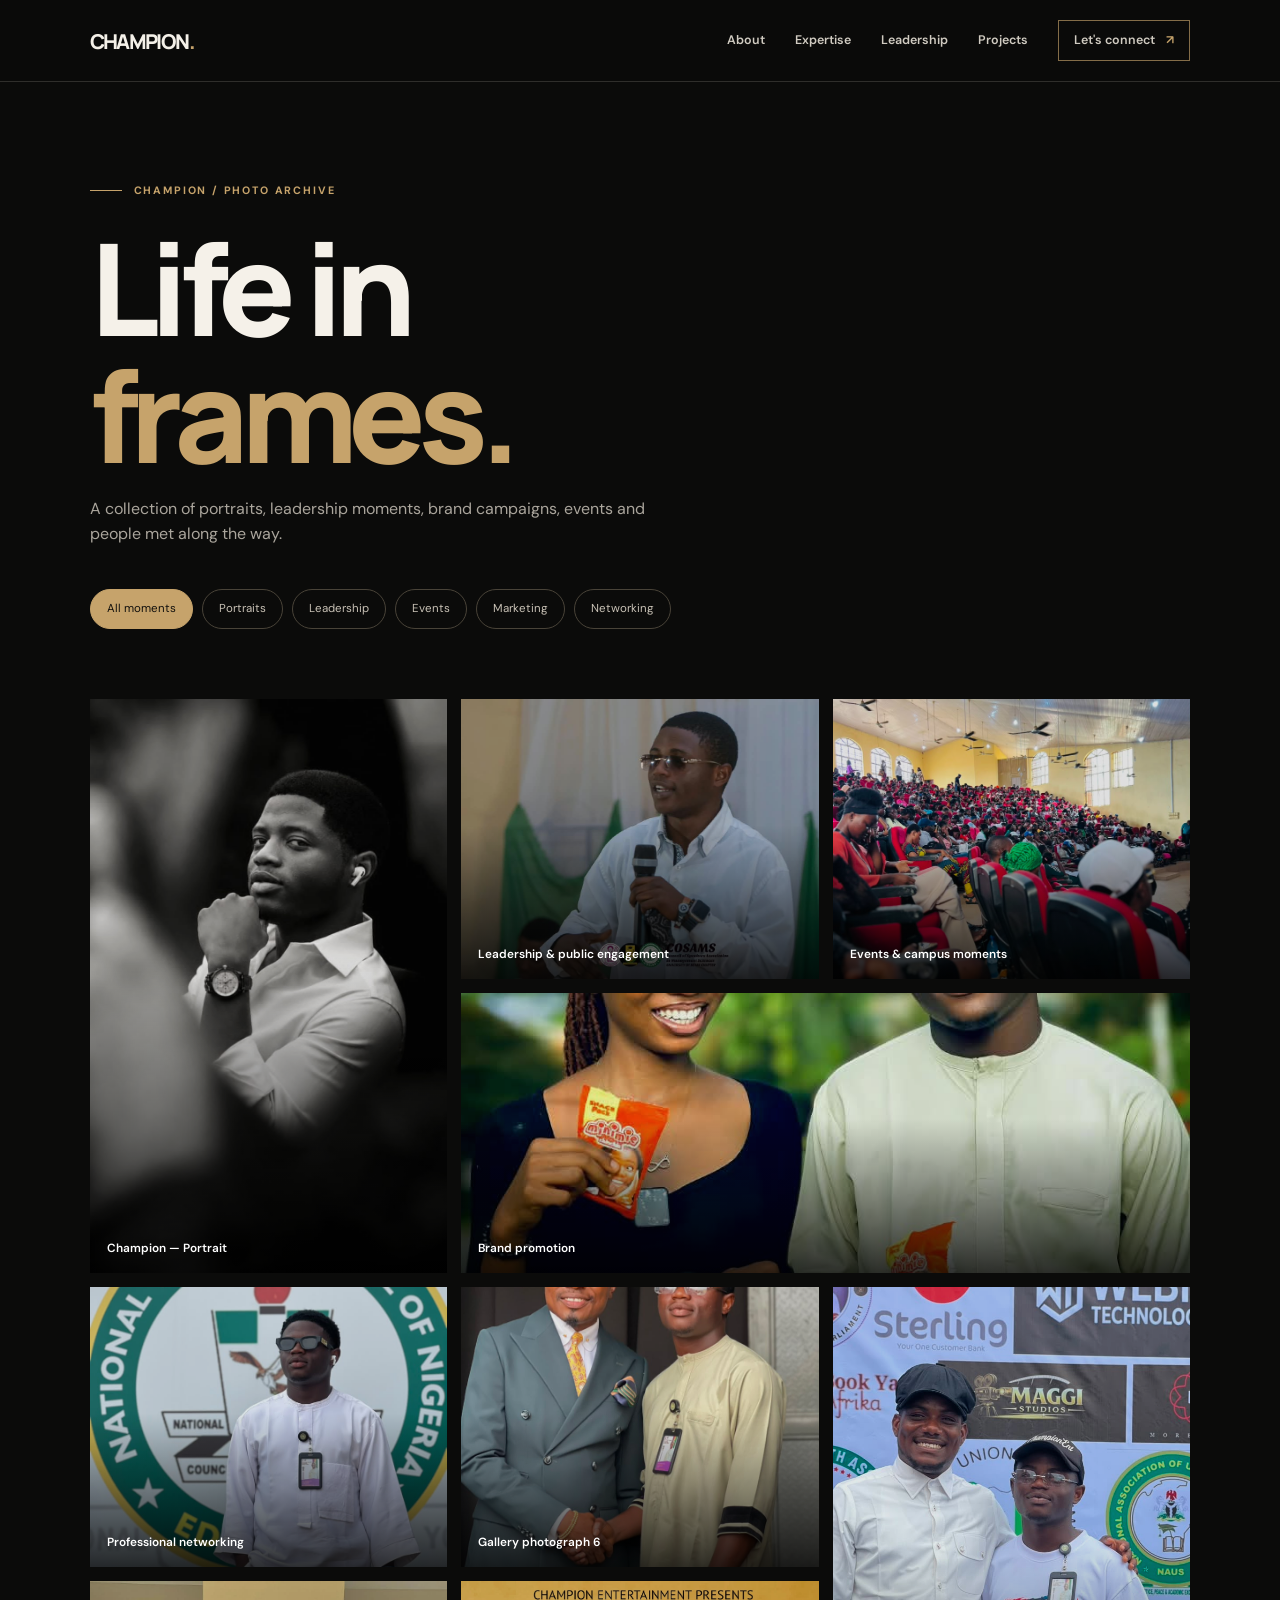
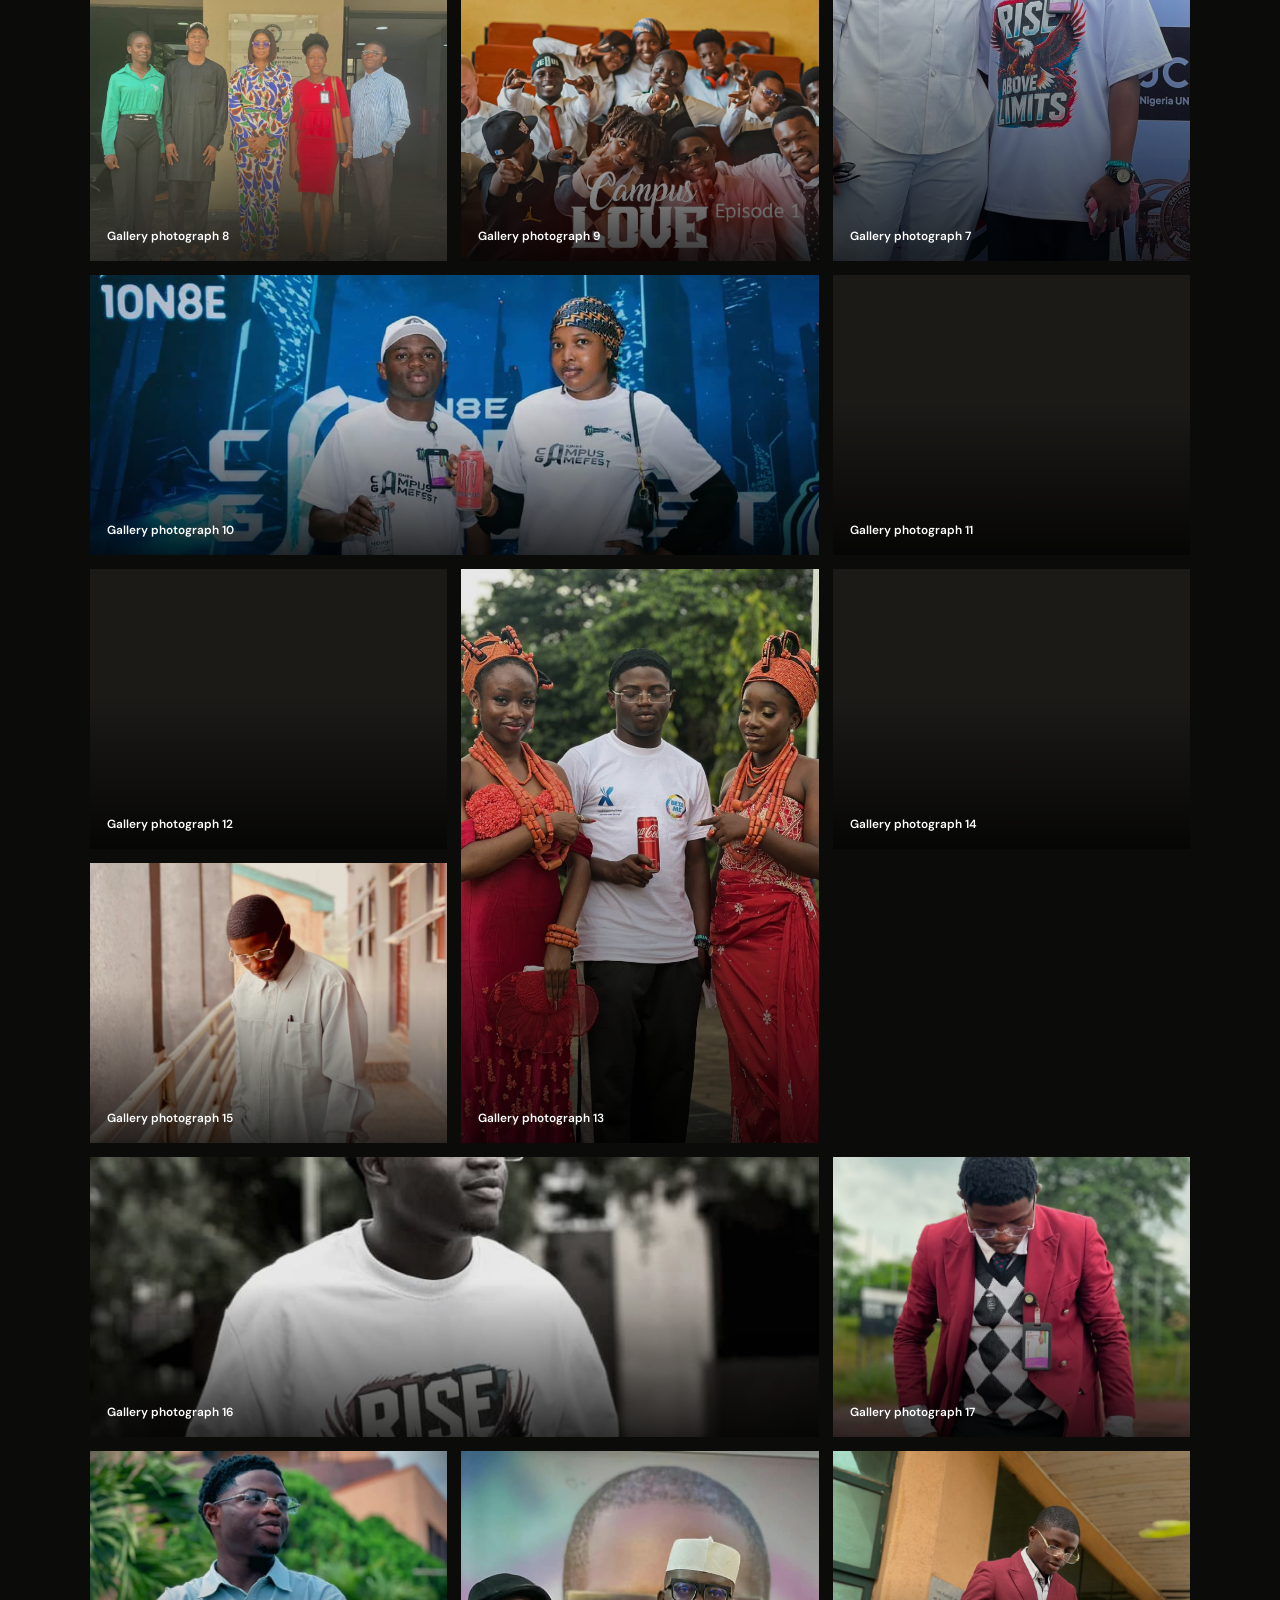
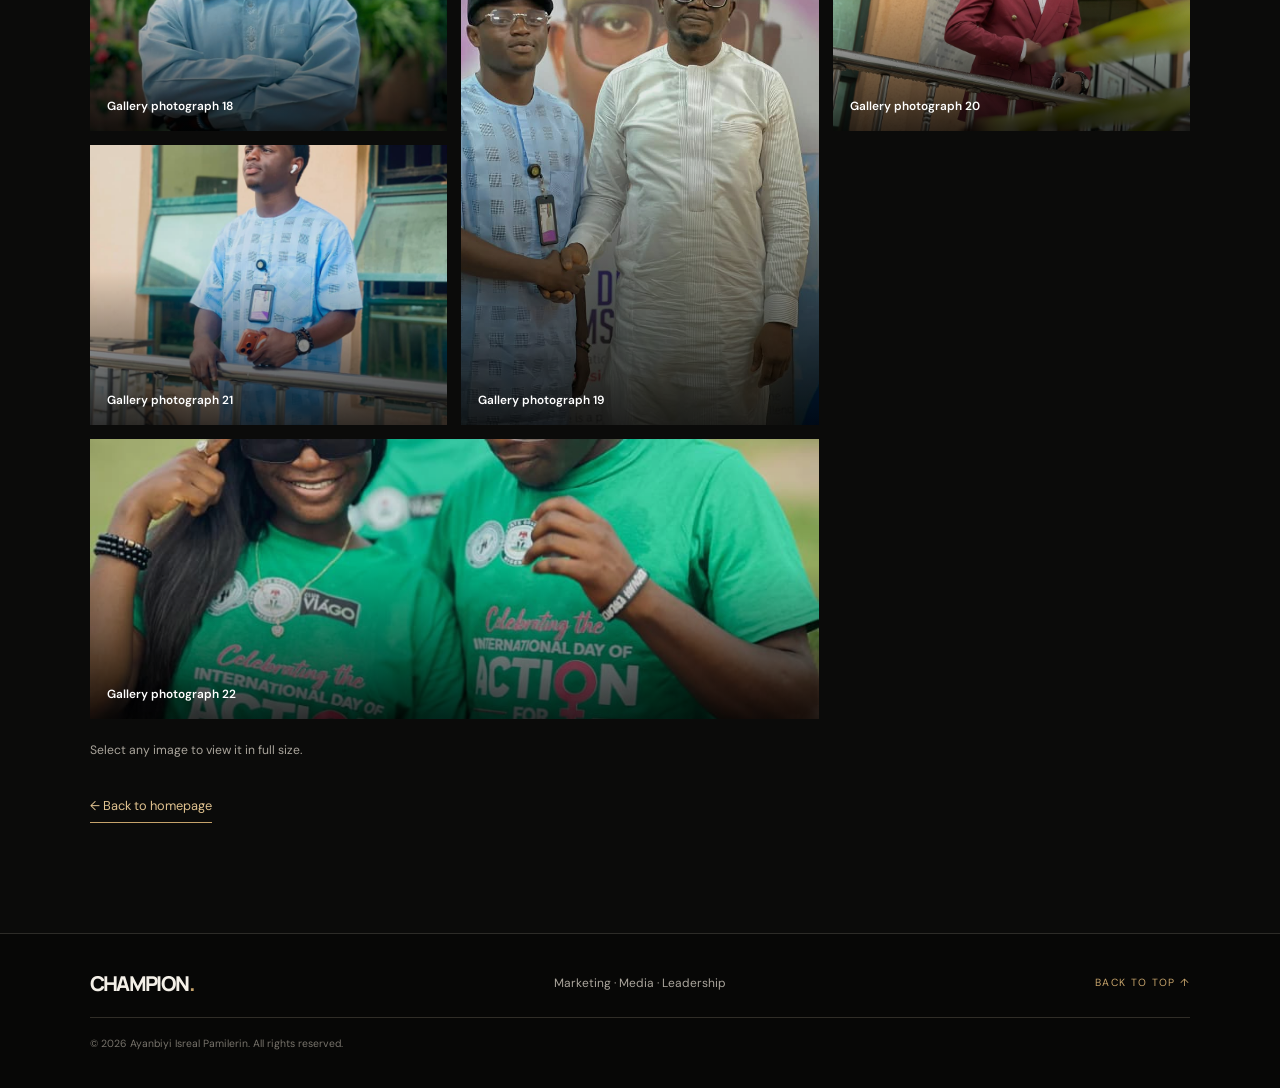
==== commit aea8a99c: "update gallery.html" ====
--- a/gallery.html
+++ b/gallery.html
@@ -66,7 +66,7 @@
 
   <a href="#main-content" class="skip-link">
 
-    Skip to content
+    
 
   </a>
 
